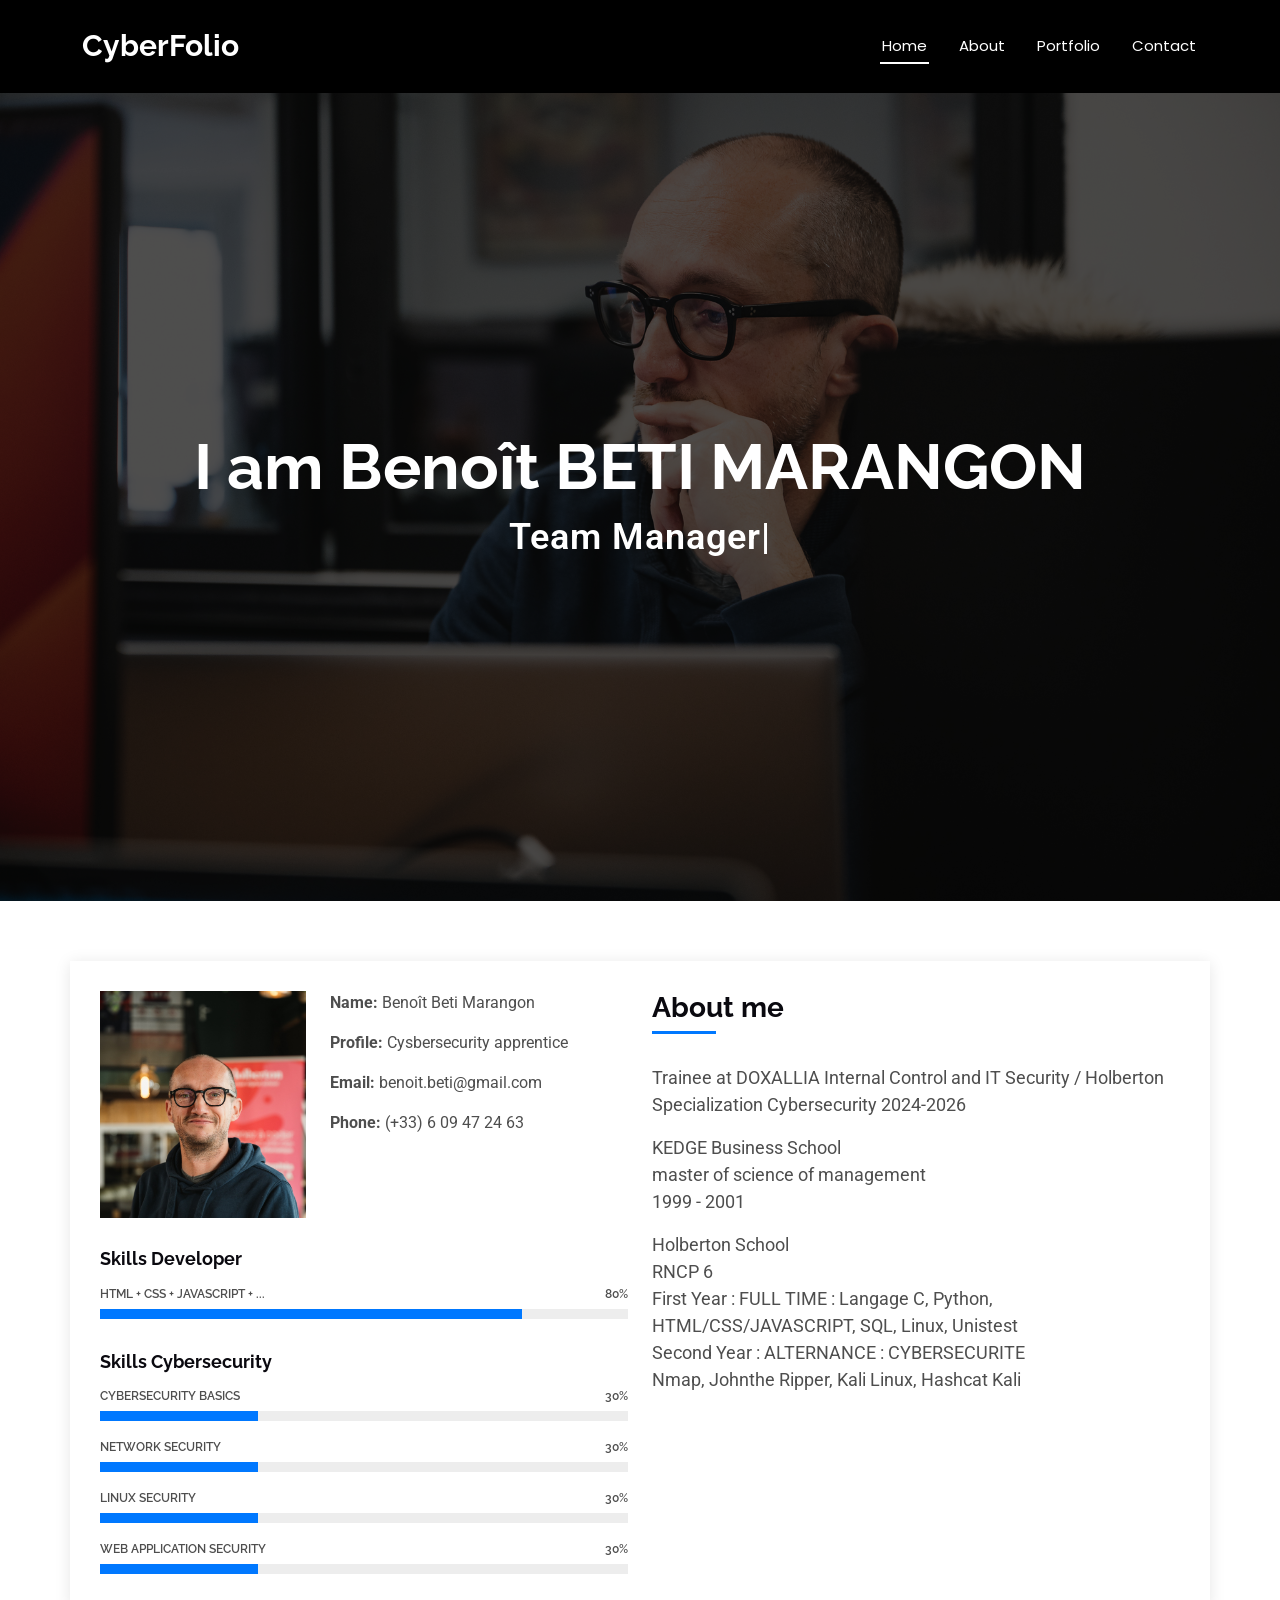
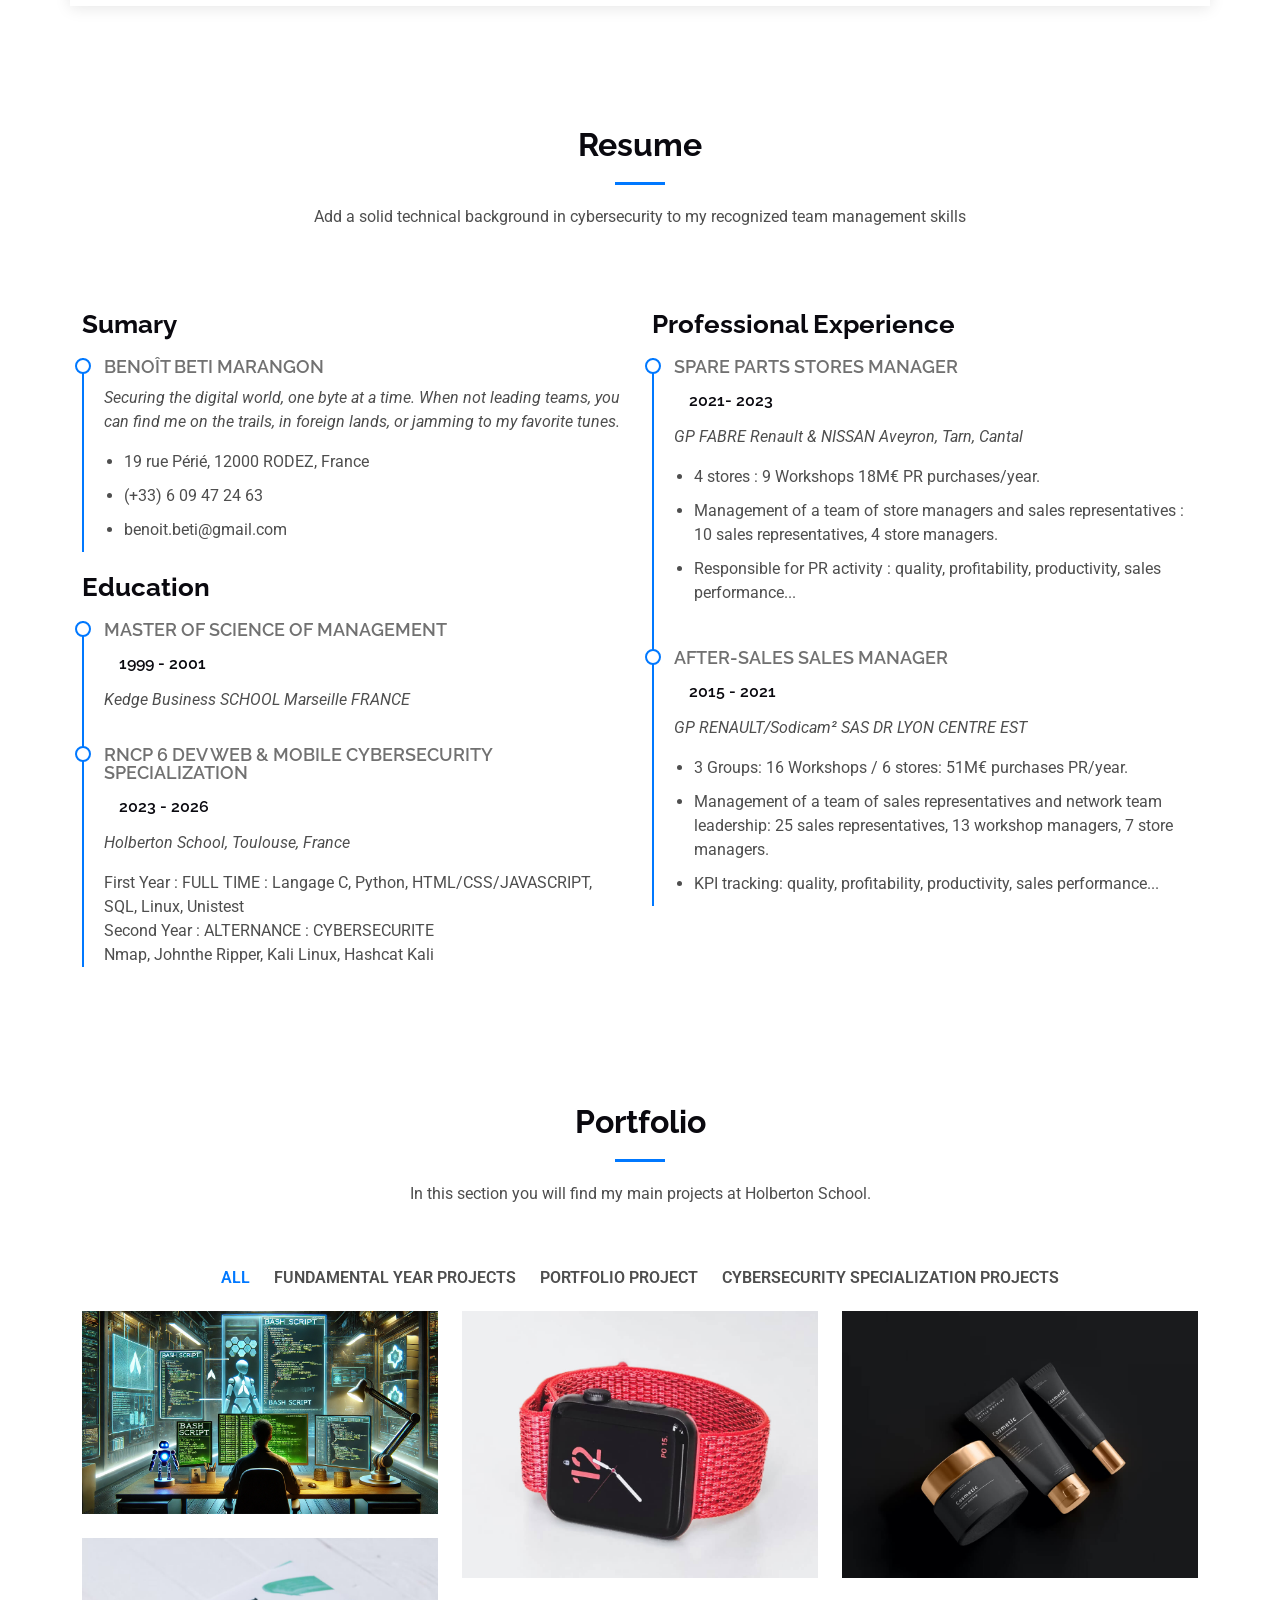
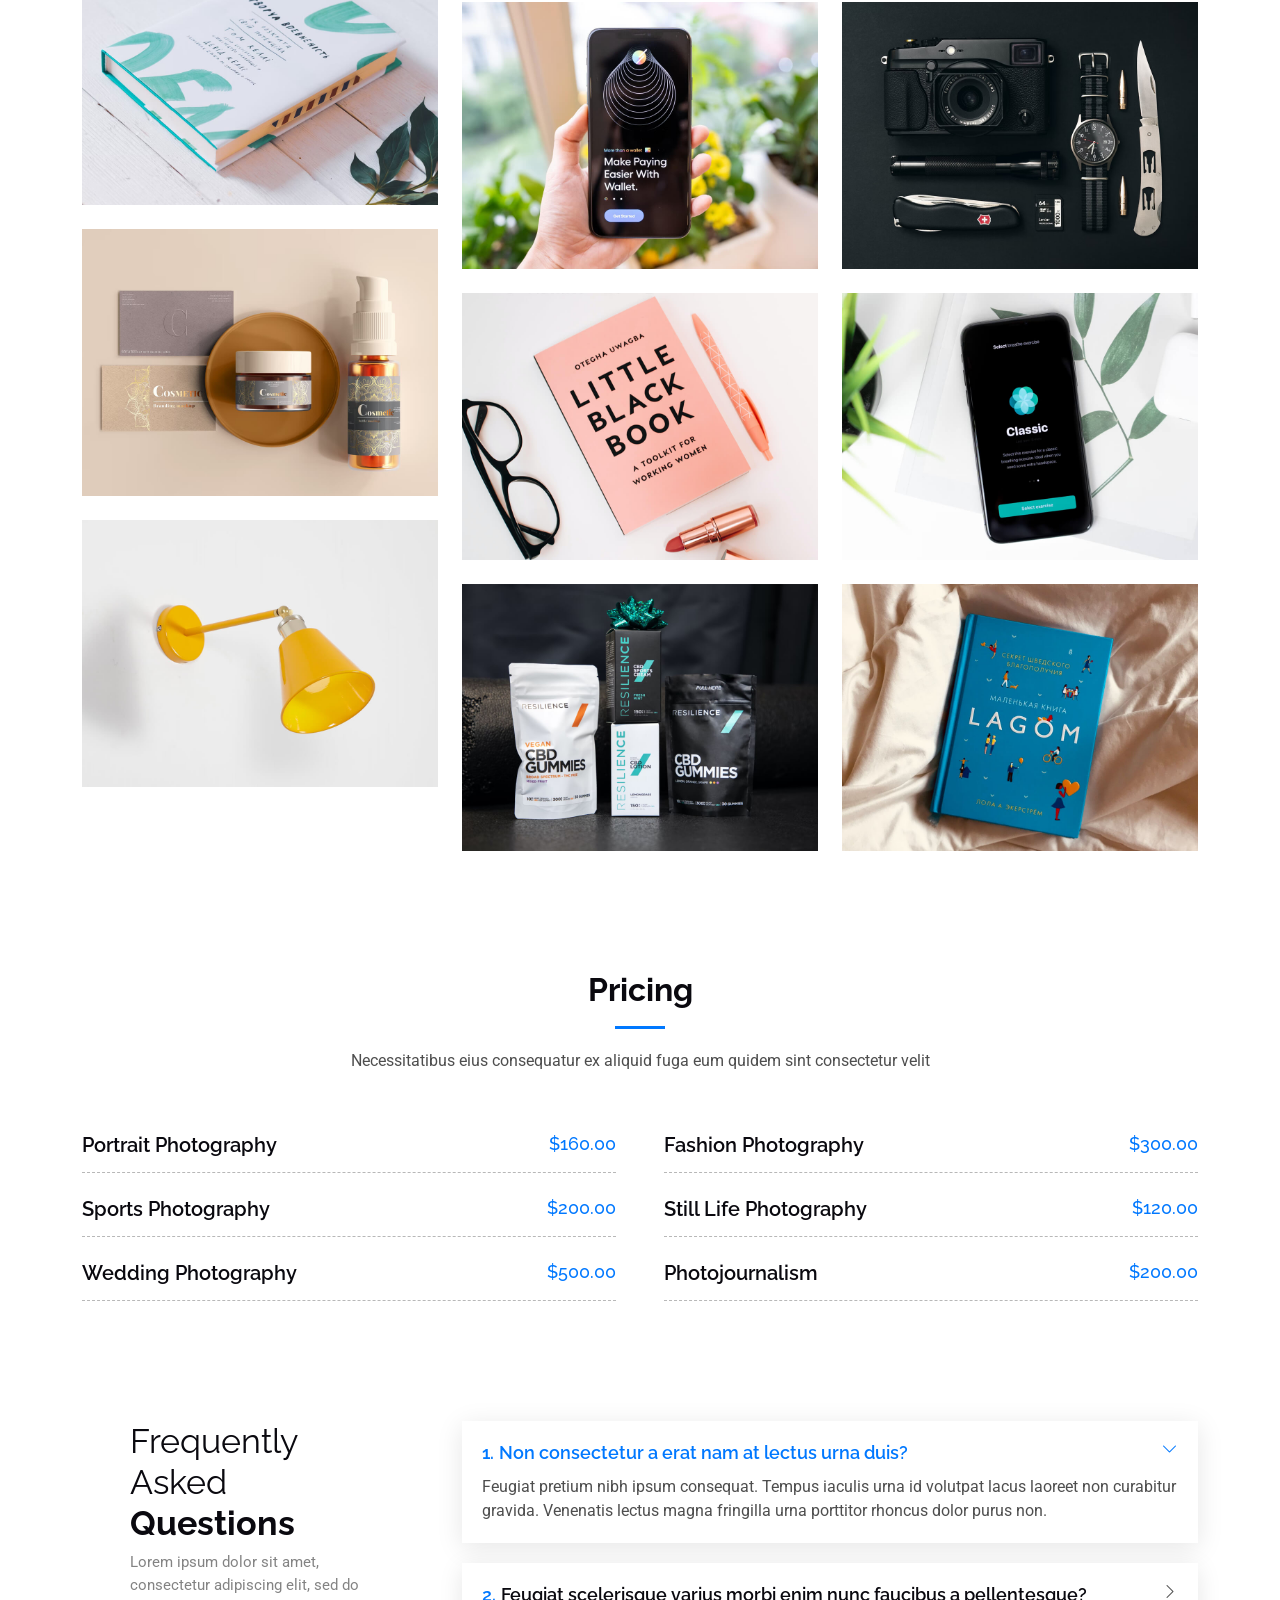
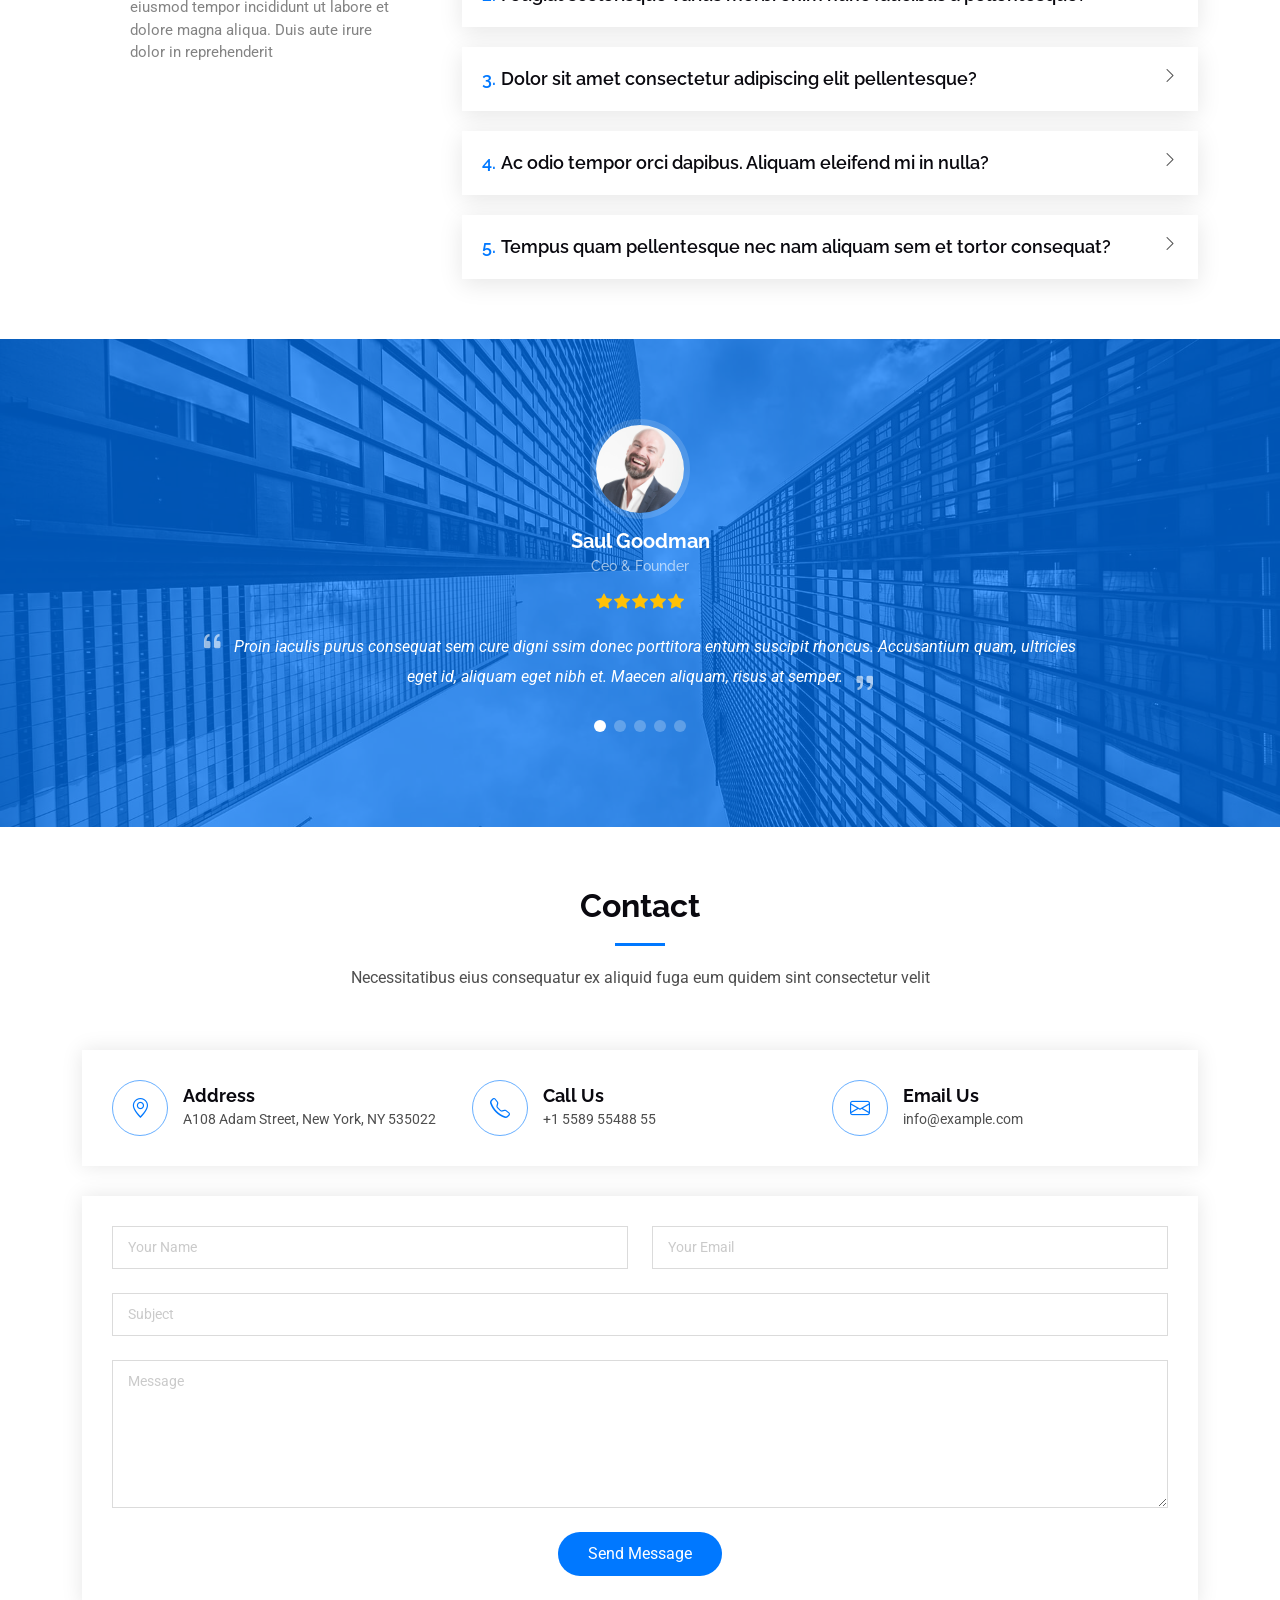
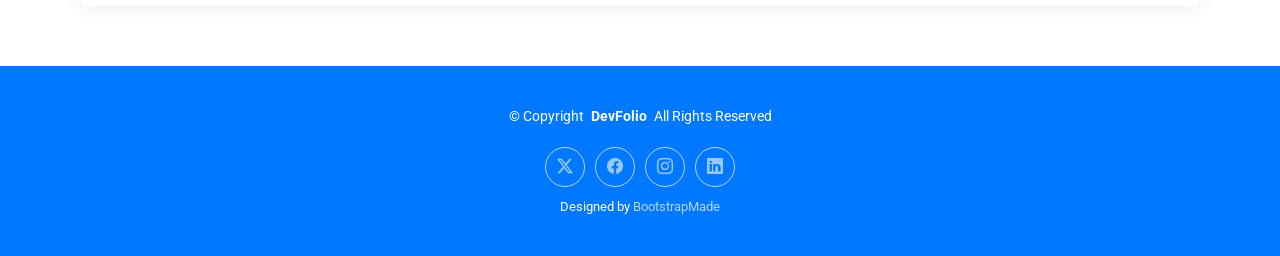
==== personnal website/DevFolio/index.html @ 12271d9f "personnal webiste" ====
<!DOCTYPE html>
<html lang="en">

<head>
  <meta charset="utf-8">
  <meta content="width=device-width, initial-scale=1.0" name="viewport">
  <title>Benoit BETI MARANGON Cysbersecurity apprentice</title>
  <meta name="description" content="">
  <meta name="keywords" content="">

  <!-- Favicons -->
  <link href="assets/img/favicon.png" rel="icon">
  <link href="assets/img/apple-touch-icon.png" rel="apple-touch-icon">

  <!-- Fonts -->
  <link href="https://fonts.googleapis.com" rel="preconnect">
  <link href="https://fonts.gstatic.com" rel="preconnect" crossorigin>
  <link href="https://fonts.googleapis.com/css2?family=Roboto:ital,wght@0,100;0,300;0,400;0,500;0,700;0,900;1,100;1,300;1,400;1,500;1,700;1,900&family=Poppins:ital,wght@0,100;0,200;0,300;0,400;0,500;0,600;0,700;0,800;0,900;1,100;1,200;1,300;1,400;1,500;1,600;1,700;1,800;1,900&family=Raleway:ital,wght@0,100;0,200;0,300;0,400;0,500;0,600;0,700;0,800;0,900;1,100;1,200;1,300;1,400;1,500;1,600;1,700;1,800;1,900&display=swap" rel="stylesheet">

  <!-- Vendor CSS Files -->
  <link href="assets/vendor/bootstrap/css/bootstrap.min.css" rel="stylesheet">
  <link href="assets/vendor/bootstrap-icons/bootstrap-icons.css" rel="stylesheet">
  <link href="assets/vendor/aos/aos.css" rel="stylesheet">
  <link href="assets/vendor/glightbox/css/glightbox.min.css" rel="stylesheet">
  <link href="assets/vendor/swiper/swiper-bundle.min.css" rel="stylesheet">

  <!-- Main CSS File -->
  <link href="assets/css/main.css" rel="stylesheet">

  <!-- =======================================================
  * Template Name: DevFolio
  * Template URL: https://bootstrapmade.com/devfolio-bootstrap-portfolio-html-template/
  * Updated: Aug 07 2024 with Bootstrap v5.3.3
  * Author: BootstrapMade.com
  * License: https://bootstrapmade.com/license/
  ======================================================== -->
</head>

<body class="index-page">

  <header id="header" class="header d-flex align-items-center sticky-top">
    <div class="container-fluid container-xl position-relative d-flex align-items-center justify-content-between">

      <a href="index.html" class="logo d-flex align-items-center">
        <!-- Uncomment the line below if you also wish to use an image logo -->
        <!-- <img src="assets/img/logo.png" alt=""> -->
        <h1 class="sitename">CyberFolio</h1>
      </a>

      <nav id="navmenu" class="navmenu">
        <ul>
          <li><a href="#hero" class="active">Home<br></a></li>
          <li><a href="#about">About</a></li>
          <li><a href="#portfolio">Portfolio</a></li>
          <li><a href="#contact">Contact</a></li>
        </ul>
        <i class="mobile-nav-toggle d-xl-none bi bi-list"></i>
      </nav>

    </div>
  </header>

  <main class="main">

    <!-- Hero Section -->
    <section id="hero" class="hero section dark-background">

      <img src="assets/img/hero-img.jpg" alt="" data-aos="fade-in">

      <div class="container d-flex flex-column align-items-center justify-content-center text-center" data-aos="fade-up" data-aos-delay="100">
        <h2>I am Benoît BETI MARANGON</h2>
        <p><span class="typed" data-typed-items="Team Manager,Cybersecurity apprentice, Developer apprentice, Freelancer"></span></p>
      </div>

    </section><!-- /Hero Section -->

    <!-- About Section -->
    <section id="about" class="about section">

      <div class="container" data-aos="fade-up" data-aos-delay="100">

        <div class="row gy-4">
          <div class="col-md-6">

            <div class="row justify-content-between gy-4">
              <div class="col-lg-5">
                <img src="assets/img/profile-img.jpg" class="img-fluid" alt="">
              </div>
              <div class="col-lg-7 about-info">
                <p><strong>Name: </strong> <span>Benoît Beti Marangon</span></p>
                <p><strong>Profile: </strong> <span>Cysbersecurity apprentice</span></p>
                <p><strong>Email: </strong> <span>benoit.beti@gmail.com</span></p>
                <p><strong>Phone: </strong> <span>(+33) 6 09 47 24 63</span></p>
              </div>
            </div>

            <div class="skills-content skills-animation">

              <h5>Skills Developer</h5>

              <div class="progress">
                <span class="skill"><span>HTML + CSS + JavaScript + ...</span> <i class="val">80%</i></span>
                <div class="progress-bar-wrap">
                  <div class="progress-bar" role="progressbar" aria-valuenow="80" aria-valuemin="0" aria-valuemax="100"></div>
                </div>
              </div><!-- End Skills Item -->

              <h5>Skills Cybersecurity</h5>

              <div class="progress">
                <span class="skill"><span>Cybersecurity Basics</span> <i class="val">30%</i></span>
                <div class="progress-bar-wrap">
                  <div class="progress-bar" role="progressbar" aria-valuenow="30" aria-valuemin="0" aria-valuemax="100"></div>
                </div>
              </div><!-- End Skills Item -->

              <div class="progress">
                <span class="skill"><span>Network Security</span> <i class="val">30%</i></span>
                <div class="progress-bar-wrap">
                  <div class="progress-bar" role="progressbar" aria-valuenow="30" aria-valuemin="0" aria-valuemax="100"></div>
                </div>
              </div><!-- End Skills Item -->

              <div class="progress">
                <span class="skill"><span>Linux Security</span> <i class="val">30%</i></span>
                <div class="progress-bar-wrap">
                  <div class="progress-bar" role="progressbar" aria-valuenow="30" aria-valuemin="0" aria-valuemax="100"></div>
                </div>
              </div><!-- End Skills Item -->

              <div class="progress">
                <span class="skill"><span>Web Application Security</span> <i class="val">30%</i></span>
                <div class="progress-bar-wrap">
                  <div class="progress-bar" role="progressbar" aria-valuenow="30" aria-valuemin="0" aria-valuemax="100"></div>
                </div>
              </div><!-- End Skills Item -->

            </div>
          </div>

          <div class="col-md-6">
            <div class="about-me">
              <h4>About me</h4>
              <p>
                Trainee at DOXALLIA Internal Control and IT Security / Holberton Specialization Cybersecurity 2024-2026
              </p>
              <p>
                KEDGE Business School </br>
                master of science of management </br>
                1999 - 2001
              </p>
              <p>
                Holberton School </br>
                RNCP 6 </br>
                First Year : FULL TIME : Langage C, Python, HTML/CSS/JAVASCRIPT, SQL, Linux, Unistest </br>
                Second Year : ALTERNANCE : CYBERSECURITE </br>
                Nmap, Johnthe Ripper, Kali Linux, Hashcat Kali
              </p>
            </div>
          </div>
        </div>

      </div>

    </section><!-- /About Section -->

    <!-- Resume Section -->
    <section id="resume" class="resume section">

      <!-- Section Title -->
      <div class="container section-title" data-aos="fade-up">
        <h2>Resume</h2>
        <p>Add a solid technical background in cybersecurity to my recognized team management skills</p>
      </div><!-- End Section Title -->

      <div class="container">

        <div class="row">

          <div class="col-lg-6" data-aos="fade-up" data-aos-delay="100">
            <h3 class="resume-title">Sumary</h3>

            <div class="resume-item pb-0">
              <h4>Benoît BETI MARANGON</h4>
              <p><em>Securing the digital world, one byte at a time. When not leading teams, you can find me on the trails, in foreign lands, or jamming to my favorite tunes.</em></p>
              <ul>
                <li>19 rue Périé, 12000 RODEZ, France</li>
                <li>(+33) 6 09 47 24 63</li>
                <li>benoit.beti@gmail.com</li>
              </ul>
            </div><!-- Edn Resume Item -->

            <h3 class="resume-title">Education</h3>
            <div class="resume-item">
              <h4>master of science of management</h4>
              <h5>1999 - 2001</h5>
              <p><em>Kedge Business SCHOOL Marseille FRANCE</em></p>
            </div><!-- Edn Resume Item -->

            <div class="resume-item">
              <h4>RNCP 6 Dev Web & Mobile Cybersecurity Specialization</h4>
              <h5>2023 - 2026</h5>
              <p><em>Holberton School, Toulouse, France</em></p>
              <p>First Year : FULL TIME : Langage C, Python, HTML/CSS/JAVASCRIPT, SQL, Linux, Unistest </br>
                Second Year : ALTERNANCE : CYBERSECURITE </br>
                Nmap, Johnthe Ripper, Kali Linux, Hashcat Kali</p>
            </div><!-- Edn Resume Item -->

          </div>

          <div class="col-lg-6" data-aos="fade-up" data-aos-delay="200">
            <h3 class="resume-title">Professional Experience</h3>
            <div class="resume-item">
              <h4>Spare parts stores manager</h4>
              <h5>2021- 2023</h5>
              <p><em>GP FABRE Renault & NISSAN Aveyron, Tarn, Cantal</em></p>
              <ul>
                <li> 4 stores : 9 Workshops 18M€ PR purchases/year.</li>
                <li>Management of a team of store managers and sales representatives :
                  10 sales representatives, 4 store managers. </li>
                <li>Responsible for PR activity : quality, profitability, productivity, sales performance...</li>
              </ul>
            </div><!-- Edn Resume Item -->

            <div class="resume-item">
              <h4>After-Sales Sales Manager</h4>
              <h5>2015 - 2021</h5>
              <p><em>GP RENAULT/Sodicam² SAS DR LYON CENTRE EST</em></p>
              <ul>
                <li>3 Groups: 16 Workshops / 6 stores: 51M€ purchases PR/year.</li>
                <li>Management of a team of sales representatives and network team leadership: 
                  25 sales representatives, 13 workshop managers, 7 store managers.</li>
                <li> KPI tracking: quality, profitability, productivity, sales performance...</li>
              </ul>
            </div><!-- Edn Resume Item -->

          </div>

        </div>

      </div>

    </section><!-- /Resume Section -->

    
        </div>

      </div>

    

    <!-- Portfolio Section -->
    <section id="portfolio" class="portfolio section">

      <!-- Section Title -->
      <div class="container section-title" data-aos="fade-up">
        <h2>Portfolio</h2>
        <p>In this section you will find my main projects at Holberton School.</p>
      </div><!-- End Section Title -->

      <div class="container">

        <div class="isotope-layout" data-default-filter="*" data-layout="masonry" data-sort="original-order">

          <ul class="portfolio-filters isotope-filters" data-aos="fade-up" data-aos-delay="100">
            <li data-filter="*" class="filter-active">All</li>
            <li data-filter=".filter-app">Fundamental Year projects</li>
            <li data-filter=".filter-product">Portfolio project</li>
            <li data-filter=".filter-branding">Cybersecurity Specialization projects</li>
          </ul><!-- End Portfolio Filters -->

          <div class="row gy-4 isotope-container" data-aos="fade-up" data-aos-delay="200">

            <div class="col-lg-4 col-md-6 portfolio-item isotope-item filter-app">
              <img src="assets/img/portfolio/fondamentaux.png" class="img-fluid" alt="">
              <div class="portfolio-info">
                <h4>Holberton Higher Level Programming</h4>
                <p>A high-level language (HLL) is a kind of programming language that aims to make computer programming easier to understand.”</p>
                <a href="assets/img/portfolio/fondamentaux.png" title="Holberton Higher Level Programming" data-gallery="portfolio-gallery-app" class="glightbox preview-link"><i class="bi bi-zoom-in"></i></a>
                <a href="portfolio-details.html" title="More Details" class="details-link"><i class="bi bi-link-45deg"></i></a>
              </div>
            </div><!-- End Portfolio Item -->

            <div class="col-lg-4 col-md-6 portfolio-item isotope-item filter-product">
              <img src="assets/img/portfolio/product-1.jpg" class="img-fluid" alt="">
              <div class="portfolio-info">
                <h4>Product 1</h4>
                <p>Lorem ipsum, dolor sit amet consectetur</p>
                <a href="assets/img/portfolio/product-1.jpg" title="Product 1" data-gallery="portfolio-gallery-product" class="glightbox preview-link"><i class="bi bi-zoom-in"></i></a>
                <a href="portfolio-details.html" title="More Details" class="details-link"><i class="bi bi-link-45deg"></i></a>
              </div>
            </div><!-- End Portfolio Item -->

            <div class="col-lg-4 col-md-6 portfolio-item isotope-item filter-branding">
              <img src="assets/img/portfolio/branding-1.jpg" class="img-fluid" alt="">
              <div class="portfolio-info">
                <h4>Branding 1</h4>
                <p>Lorem ipsum, dolor sit amet consectetur</p>
                <a href="assets/img/portfolio/branding-1.jpg" title="Branding 1" data-gallery="portfolio-gallery-branding" class="glightbox preview-link"><i class="bi bi-zoom-in"></i></a>
                <a href="portfolio-details.html" title="More Details" class="details-link"><i class="bi bi-link-45deg"></i></a>
              </div>
            </div><!-- End Portfolio Item -->

            <div class="col-lg-4 col-md-6 portfolio-item isotope-item filter-books">
              <img src="assets/img/portfolio/books-1.jpg" class="img-fluid" alt="">
              <div class="portfolio-info">
                <h4>Books 1</h4>
                <p>Lorem ipsum, dolor sit amet consectetur</p>
                <a href="assets/img/portfolio/books-1.jpg" title="Branding 1" data-gallery="portfolio-gallery-book" class="glightbox preview-link"><i class="bi bi-zoom-in"></i></a>
                <a href="portfolio-details.html" title="More Details" class="details-link"><i class="bi bi-link-45deg"></i></a>
              </div>
            </div><!-- End Portfolio Item -->

            <div class="col-lg-4 col-md-6 portfolio-item isotope-item filter-app">
              <img src="assets/img/portfolio/app-2.jpg" class="img-fluid" alt="">
              <div class="portfolio-info">
                <h4>App 2</h4>
                <p>Lorem ipsum, dolor sit amet consectetur</p>
                <a href="assets/img/portfolio/app-2.jpg" title="App 2" data-gallery="portfolio-gallery-app" class="glightbox preview-link"><i class="bi bi-zoom-in"></i></a>
                <a href="portfolio-details.html" title="More Details" class="details-link"><i class="bi bi-link-45deg"></i></a>
              </div>
            </div><!-- End Portfolio Item -->

            <div class="col-lg-4 col-md-6 portfolio-item isotope-item filter-product">
              <img src="assets/img/portfolio/product-2.jpg" class="img-fluid" alt="">
              <div class="portfolio-info">
                <h4>Product 2</h4>
                <p>Lorem ipsum, dolor sit amet consectetur</p>
                <a href="assets/img/portfolio/product-2.jpg" title="Product 2" data-gallery="portfolio-gallery-product" class="glightbox preview-link"><i class="bi bi-zoom-in"></i></a>
                <a href="portfolio-details.html" title="More Details" class="details-link"><i class="bi bi-link-45deg"></i></a>
              </div>
            </div><!-- End Portfolio Item -->

            <div class="col-lg-4 col-md-6 portfolio-item isotope-item filter-branding">
              <img src="assets/img/portfolio/branding-2.jpg" class="img-fluid" alt="">
              <div class="portfolio-info">
                <h4>Branding 2</h4>
                <p>Lorem ipsum, dolor sit amet consectetur</p>
                <a href="assets/img/portfolio/branding-2.jpg" title="Branding 2" data-gallery="portfolio-gallery-branding" class="glightbox preview-link"><i class="bi bi-zoom-in"></i></a>
                <a href="portfolio-details.html" title="More Details" class="details-link"><i class="bi bi-link-45deg"></i></a>
              </div>
            </div><!-- End Portfolio Item -->

            <div class="col-lg-4 col-md-6 portfolio-item isotope-item filter-books">
              <img src="assets/img/portfolio/books-2.jpg" class="img-fluid" alt="">
              <div class="portfolio-info">
                <h4>Books 2</h4>
                <p>Lorem ipsum, dolor sit amet consectetur</p>
                <a href="assets/img/portfolio/books-2.jpg" title="Branding 2" data-gallery="portfolio-gallery-book" class="glightbox preview-link"><i class="bi bi-zoom-in"></i></a>
                <a href="portfolio-details.html" title="More Details" class="details-link"><i class="bi bi-link-45deg"></i></a>
              </div>
            </div><!-- End Portfolio Item -->

            <div class="col-lg-4 col-md-6 portfolio-item isotope-item filter-app">
              <img src="assets/img/portfolio/app-3.jpg" class="img-fluid" alt="">
              <div class="portfolio-info">
                <h4>App 3</h4>
                <p>Lorem ipsum, dolor sit amet consectetur</p>
                <a href="assets/img/portfolio/app-3.jpg" title="App 3" data-gallery="portfolio-gallery-app" class="glightbox preview-link"><i class="bi bi-zoom-in"></i></a>
                <a href="portfolio-details.html" title="More Details" class="details-link"><i class="bi bi-link-45deg"></i></a>
              </div>
            </div><!-- End Portfolio Item -->

            <div class="col-lg-4 col-md-6 portfolio-item isotope-item filter-product">
              <img src="assets/img/portfolio/product-3.jpg" class="img-fluid" alt="">
              <div class="portfolio-info">
                <h4>Product 3</h4>
                <p>Lorem ipsum, dolor sit amet consectetur</p>
                <a href="assets/img/portfolio/product-3.jpg" title="Product 3" data-gallery="portfolio-gallery-product" class="glightbox preview-link"><i class="bi bi-zoom-in"></i></a>
                <a href="portfolio-details.html" title="More Details" class="details-link"><i class="bi bi-link-45deg"></i></a>
              </div>
            </div><!-- End Portfolio Item -->

            <div class="col-lg-4 col-md-6 portfolio-item isotope-item filter-branding">
              <img src="assets/img/portfolio/branding-3.jpg" class="img-fluid" alt="">
              <div class="portfolio-info">
                <h4>Branding 3</h4>
                <p>Lorem ipsum, dolor sit amet consectetur</p>
                <a href="assets/img/portfolio/branding-3.jpg" title="Branding 2" data-gallery="portfolio-gallery-branding" class="glightbox preview-link"><i class="bi bi-zoom-in"></i></a>
                <a href="portfolio-details.html" title="More Details" class="details-link"><i class="bi bi-link-45deg"></i></a>
              </div>
            </div><!-- End Portfolio Item -->

            <div class="col-lg-4 col-md-6 portfolio-item isotope-item filter-books">
              <img src="assets/img/portfolio/books-3.jpg" class="img-fluid" alt="">
              <div class="portfolio-info">
                <h4>Books 3</h4>
                <p>Lorem ipsum, dolor sit amet consectetur</p>
                <a href="assets/img/portfolio/books-3.jpg" title="Branding 3" data-gallery="portfolio-gallery-book" class="glightbox preview-link"><i class="bi bi-zoom-in"></i></a>
                <a href="portfolio-details.html" title="More Details" class="details-link"><i class="bi bi-link-45deg"></i></a>
              </div>
            </div><!-- End Portfolio Item -->

          </div><!-- End Portfolio Container -->

        </div>

      </div>

    </section><!-- /Portfolio Section -->

    <!-- Pricing Section -->
    <section id="pricing" class="pricing section">

      <!-- Section Title -->
      <div class="container section-title" data-aos="fade-up">
        <h2>Pricing</h2>
        <p>Necessitatibus eius consequatur ex aliquid fuga eum quidem sint consectetur velit</p>
      </div><!-- End Section Title -->

      <div class="container" data-aos="fade-up" data-aos-delay="100">

        <div class="row gy-4 gx-lg-5">

          <div class="col-lg-6">
            <div class="pricing-item d-flex justify-content-between">
              <h3>Portrait Photography</h3>
              <h4>$160.00</h4>
            </div>
          </div><!-- End Pricing Item -->

          <div class="col-lg-6">
            <div class="pricing-item d-flex justify-content-between">
              <h3>Fashion Photography</h3>
              <h4>$300.00</h4>
            </div>
          </div><!-- End Pricing Item -->

          <div class="col-lg-6">
            <div class="pricing-item d-flex justify-content-between">
              <h3>Sports Photography</h3>
              <h4>$200.00</h4>
            </div>
          </div><!-- End Pricing Item -->

          <div class="col-lg-6">
            <div class="pricing-item d-flex justify-content-between">
              <h3>Still Life Photography</h3>
              <h4>$120.00</h4>
            </div>
          </div><!-- End Pricing Item -->

          <div class="col-lg-6">
            <div class="pricing-item d-flex justify-content-between">
              <h3>Wedding Photography</h3>
              <h4>$500.00</h4>
            </div>
          </div><!-- End Pricing Item -->

          <div class="col-lg-6">
            <div class="pricing-item d-flex justify-content-between">
              <h3>Photojournalism</h3>
              <h4>$200.00</h4>
            </div>
          </div><!-- End Pricing Item -->

        </div>

      </div>

    </section><!-- /Pricing Section -->

    <!-- Faq Section -->
    <section id="faq" class="faq section">

      <div class="container">

        <div class="row gy-4">

          <div class="col-lg-4" data-aos="fade-up" data-aos-delay="100">
            <div class="content px-xl-5">
              <h3><span>Frequently Asked </span><strong>Questions</strong></h3>
              <p>
                Lorem ipsum dolor sit amet, consectetur adipiscing elit, sed do eiusmod tempor incididunt ut labore et dolore magna aliqua. Duis aute irure dolor in reprehenderit
              </p>
            </div>
          </div>

          <div class="col-lg-8" data-aos="fade-up" data-aos-delay="200">

            <div class="faq-container">
              <div class="faq-item faq-active">
                <h3><span class="num">1.</span> <span>Non consectetur a erat nam at lectus urna duis?</span></h3>
                <div class="faq-content">
                  <p>Feugiat pretium nibh ipsum consequat. Tempus iaculis urna id volutpat lacus laoreet non curabitur gravida. Venenatis lectus magna fringilla urna porttitor rhoncus dolor purus non.</p>
                </div>
                <i class="faq-toggle bi bi-chevron-right"></i>
              </div><!-- End Faq item-->

              <div class="faq-item">
                <h3><span class="num">2.</span> <span>Feugiat scelerisque varius morbi enim nunc faucibus a pellentesque?</span></h3>
                <div class="faq-content">
                  <p>Dolor sit amet consectetur adipiscing elit pellentesque habitant morbi. Id interdum velit laoreet id donec ultrices. Fringilla phasellus faucibus scelerisque eleifend donec pretium. Est pellentesque elit ullamcorper dignissim. Mauris ultrices eros in cursus turpis massa tincidunt dui.</p>
                </div>
                <i class="faq-toggle bi bi-chevron-right"></i>
              </div><!-- End Faq item-->

              <div class="faq-item">
                <h3><span class="num">3.</span> <span>Dolor sit amet consectetur adipiscing elit pellentesque?</span></h3>
                <div class="faq-content">
                  <p>Eleifend mi in nulla posuere sollicitudin aliquam ultrices sagittis orci. Faucibus pulvinar elementum integer enim. Sem nulla pharetra diam sit amet nisl suscipit. Rutrum tellus pellentesque eu tincidunt. Lectus urna duis convallis convallis tellus. Urna molestie at elementum eu facilisis sed odio morbi quis</p>
                </div>
                <i class="faq-toggle bi bi-chevron-right"></i>
              </div><!-- End Faq item-->

              <div class="faq-item">
                <h3><span class="num">4.</span> <span>Ac odio tempor orci dapibus. Aliquam eleifend mi in nulla?</span></h3>
                <div class="faq-content">
                  <p>Dolor sit amet consectetur adipiscing elit pellentesque habitant morbi. Id interdum velit laoreet id donec ultrices. Fringilla phasellus faucibus scelerisque eleifend donec pretium. Est pellentesque elit ullamcorper dignissim. Mauris ultrices eros in cursus turpis massa tincidunt dui.</p>
                </div>
                <i class="faq-toggle bi bi-chevron-right"></i>
              </div><!-- End Faq item-->

              <div class="faq-item">
                <h3><span class="num">5.</span> <span>Tempus quam pellentesque nec nam aliquam sem et tortor consequat?</span></h3>
                <div class="faq-content">
                  <p>Molestie a iaculis at erat pellentesque adipiscing commodo. Dignissim suspendisse in est ante in. Nunc vel risus commodo viverra maecenas accumsan. Sit amet nisl suscipit adipiscing bibendum est. Purus gravida quis blandit turpis cursus in</p>
                </div>
                <i class="faq-toggle bi bi-chevron-right"></i>
              </div><!-- End Faq item-->

            </div>

          </div>
        </div>

      </div>

    </section><!-- /Faq Section -->

    <!-- Testimonials Section -->
    <section id="testimonials" class="testimonials section accent-background">

      <img src="assets/img/testimonials-bg.jpg" class="testimonials-bg" alt="">

      <div class="container" data-aos="fade-up" data-aos-delay="100">

        <div class="swiper init-swiper">
          <script type="application/json" class="swiper-config">
            {
              "loop": true,
              "speed": 600,
              "autoplay": {
                "delay": 5000
              },
              "slidesPerView": "auto",
              "pagination": {
                "el": ".swiper-pagination",
                "type": "bullets",
                "clickable": true
              }
            }
          </script>
          <div class="swiper-wrapper">

            <div class="swiper-slide">
              <div class="testimonial-item">
                <img src="assets/img/testimonials/testimonials-1.jpg" class="testimonial-img" alt="">
                <h3>Saul Goodman</h3>
                <h4>Ceo &amp; Founder</h4>
                <div class="stars">
                  <i class="bi bi-star-fill"></i><i class="bi bi-star-fill"></i><i class="bi bi-star-fill"></i><i class="bi bi-star-fill"></i><i class="bi bi-star-fill"></i>
                </div>
                <p>
                  <i class="bi bi-quote quote-icon-left"></i>
                  <span>Proin iaculis purus consequat sem cure digni ssim donec porttitora entum suscipit rhoncus. Accusantium quam, ultricies eget id, aliquam eget nibh et. Maecen aliquam, risus at semper.</span>
                  <i class="bi bi-quote quote-icon-right"></i>
                </p>
              </div>
            </div><!-- End testimonial item -->

            <div class="swiper-slide">
              <div class="testimonial-item">
                <img src="assets/img/testimonials/testimonials-2.jpg" class="testimonial-img" alt="">
                <h3>Sara Wilsson</h3>
                <h4>Designer</h4>
                <div class="stars">
                  <i class="bi bi-star-fill"></i><i class="bi bi-star-fill"></i><i class="bi bi-star-fill"></i><i class="bi bi-star-fill"></i><i class="bi bi-star-fill"></i>
                </div>
                <p>
                  <i class="bi bi-quote quote-icon-left"></i>
                  <span>Export tempor illum tamen malis malis eram quae irure esse labore quem cillum quid cillum eram malis quorum velit fore eram velit sunt aliqua noster fugiat irure amet legam anim culpa.</span>
                  <i class="bi bi-quote quote-icon-right"></i>
                </p>
              </div>
            </div><!-- End testimonial item -->

            <div class="swiper-slide">
              <div class="testimonial-item">
                <img src="assets/img/testimonials/testimonials-3.jpg" class="testimonial-img" alt="">
                <h3>Jena Karlis</h3>
                <h4>Store Owner</h4>
                <div class="stars">
                  <i class="bi bi-star-fill"></i><i class="bi bi-star-fill"></i><i class="bi bi-star-fill"></i><i class="bi bi-star-fill"></i><i class="bi bi-star-fill"></i>
                </div>
                <p>
                  <i class="bi bi-quote quote-icon-left"></i>
                  <span>Enim nisi quem export duis labore cillum quae magna enim sint quorum nulla quem veniam duis minim tempor labore quem eram duis noster aute amet eram fore quis sint minim.</span>
                  <i class="bi bi-quote quote-icon-right"></i>
                </p>
              </div>
            </div><!-- End testimonial item -->

            <div class="swiper-slide">
              <div class="testimonial-item">
                <img src="assets/img/testimonials/testimonials-4.jpg" class="testimonial-img" alt="">
                <h3>Matt Brandon</h3>
                <h4>Freelancer</h4>
                <div class="stars">
                  <i class="bi bi-star-fill"></i><i class="bi bi-star-fill"></i><i class="bi bi-star-fill"></i><i class="bi bi-star-fill"></i><i class="bi bi-star-fill"></i>
                </div>
                <p>
                  <i class="bi bi-quote quote-icon-left"></i>
                  <span>Fugiat enim eram quae cillum dolore dolor amet nulla culpa multos export minim fugiat minim velit minim dolor enim duis veniam ipsum anim magna sunt elit fore quem dolore labore illum veniam.</span>
                  <i class="bi bi-quote quote-icon-right"></i>
                </p>
              </div>
            </div><!-- End testimonial item -->

            <div class="swiper-slide">
              <div class="testimonial-item">
                <img src="assets/img/testimonials/testimonials-5.jpg" class="testimonial-img" alt="">
                <h3>John Larson</h3>
                <h4>Entrepreneur</h4>
                <div class="stars">
                  <i class="bi bi-star-fill"></i><i class="bi bi-star-fill"></i><i class="bi bi-star-fill"></i><i class="bi bi-star-fill"></i><i class="bi bi-star-fill"></i>
                </div>
                <p>
                  <i class="bi bi-quote quote-icon-left"></i>
                  <span>Quis quorum aliqua sint quem legam fore sunt eram irure aliqua veniam tempor noster veniam enim culpa labore duis sunt culpa nulla illum cillum fugiat legam esse veniam culpa fore nisi cillum quid.</span>
                  <i class="bi bi-quote quote-icon-right"></i>
                </p>
              </div>
            </div><!-- End testimonial item -->

          </div>
          <div class="swiper-pagination"></div>
        </div>

      </div>

    </section><!-- /Testimonials Section -->

    <!-- Contact Section -->
    <section id="contact" class="contact section">

      <!-- Section Title -->
      <div class="container section-title" data-aos="fade-up">
        <h2>Contact</h2>
        <p>Necessitatibus eius consequatur ex aliquid fuga eum quidem sint consectetur velit</p>
      </div><!-- End Section Title -->

      <div class="container" data-aos="fade-up" data-aos-delay="100">

        <div class="info-wrap" data-aos="fade-up" data-aos-delay="200">
          <div class="row gy-5">

            <div class="col-lg-4">
              <div class="info-item d-flex align-items-center">
                <i class="bi bi-geo-alt flex-shrink-0"></i>
                <div>
                  <h3>Address</h3>
                  <p>A108 Adam Street, New York, NY 535022</p>
                </div>
              </div>
            </div><!-- End Info Item -->

            <div class="col-lg-4">
              <div class="info-item d-flex align-items-center">
                <i class="bi bi-telephone flex-shrink-0"></i>
                <div>
                  <h3>Call Us</h3>
                  <p>+1 5589 55488 55</p>
                </div>
              </div>
            </div><!-- End Info Item -->

            <div class="col-lg-4">
              <div class="info-item d-flex align-items-center">
                <i class="bi bi-envelope flex-shrink-0"></i>
                <div>
                  <h3>Email Us</h3>
                  <p>info@example.com</p>
                </div>
              </div>
            </div><!-- End Info Item -->

          </div>
        </div>

        <form action="forms/contact.php" method="post" class="php-email-form" data-aos="fade-up" data-aos-delay="300">
          <div class="row gy-4">

            <div class="col-md-6">
              <input type="text" name="name" class="form-control" placeholder="Your Name" required="">
            </div>

            <div class="col-md-6 ">
              <input type="email" class="form-control" name="email" placeholder="Your Email" required="">
            </div>

            <div class="col-md-12">
              <input type="text" class="form-control" name="subject" placeholder="Subject" required="">
            </div>

            <div class="col-md-12">
              <textarea class="form-control" name="message" rows="6" placeholder="Message" required=""></textarea>
            </div>

            <div class="col-md-12 text-center">
              <div class="loading">Loading</div>
              <div class="error-message"></div>
              <div class="sent-message">Your message has been sent. Thank you!</div>

              <button type="submit">Send Message</button>
            </div>

          </div>
        </form><!-- End Contact Form -->

      </div>

    </section><!-- /Contact Section -->

  </main>

  <footer id="footer" class="footer accent-background">

    <div class="container">
      <div class="copyright text-center ">
        <p>© <span>Copyright</span> <strong class="px-1 sitename">DevFolio</strong> <span>All Rights Reserved</span></p>
      </div>
      <div class="social-links d-flex justify-content-center">
        <a href=""><i class="bi bi-twitter-x"></i></a>
        <a href=""><i class="bi bi-facebook"></i></a>
        <a href=""><i class="bi bi-instagram"></i></a>
        <a href=""><i class="bi bi-linkedin"></i></a>
      </div>
      <div class="credits">
        <!-- All the links in the footer should remain intact. -->
        <!-- You can delete the links only if you've purchased the pro version. -->
        <!-- Licensing information: https://bootstrapmade.com/license/ -->
        <!-- Purchase the pro version with working PHP/AJAX contact form: [buy-url] -->
        Designed by <a href="https://bootstrapmade.com/">BootstrapMade</a>
      </div>
    </div>

  </footer>

  <!-- Scroll Top -->
  <a href="#" id="scroll-top" class="scroll-top d-flex align-items-center justify-content-center"><i class="bi bi-arrow-up-short"></i></a>

  <!-- Preloader -->
  <div id="preloader"></div>

  <!-- Vendor JS Files -->
  <script src="assets/vendor/bootstrap/js/bootstrap.bundle.min.js"></script>
  <script src="assets/vendor/php-email-form/validate.js"></script>
  <script src="assets/vendor/aos/aos.js"></script>
  <script src="assets/vendor/typed.js/typed.umd.js"></script>
  <script src="assets/vendor/waypoints/noframework.waypoints.js"></script>
  <script src="assets/vendor/purecounter/purecounter_vanilla.js"></script>
  <script src="assets/vendor/glightbox/js/glightbox.min.js"></script>
  <script src="assets/vendor/imagesloaded/imagesloaded.pkgd.min.js"></script>
  <script src="assets/vendor/isotope-layout/isotope.pkgd.min.js"></script>
  <script src="assets/vendor/swiper/swiper-bundle.min.js"></script>

  <!-- Main JS File -->
  <script src="assets/js/main.js"></script>

</body>

</html>
---- personnal website/DevFolio/assets/css/main.css ----
/**
* Template Name: DevFolio
* Template URL: https://bootstrapmade.com/devfolio-bootstrap-portfolio-html-template/
* Updated: Aug 07 2024 with Bootstrap v5.3.3
* Author: BootstrapMade.com
* License: https://bootstrapmade.com/license/
*/

/*--------------------------------------------------------------
# Font & Color Variables
# Help: https://bootstrapmade.com/color-system/
--------------------------------------------------------------*/
/* Fonts */
:root {
  --default-font: "Roboto",  system-ui, -apple-system, "Segoe UI", Roboto, "Helvetica Neue", Arial, "Noto Sans", "Liberation Sans", sans-serif, "Apple Color Emoji", "Segoe UI Emoji", "Segoe UI Symbol", "Noto Color Emoji";
  --heading-font: "Raleway",  sans-serif;
  --nav-font: "Poppins",  sans-serif;
}

/* Global Colors - The following color variables are used throughout the website. Updating them here will change the color scheme of the entire website */
:root { 
  --background-color: #ffffff; /* Background color for the entire website, including individual sections */
  --default-color: #4e4e4e; /* Default color used for the majority of the text content across the entire website */
  --heading-color: #0a090f; /* Color for headings, subheadings and title throughout the website */
  --accent-color: #0078ff; /* Accent color that represents your brand on the website. It's used for buttons, links, and other elements that need to stand out */
  --surface-color: #ffffff; /* The surface color is used as a background of boxed elements within sections, such as cards, icon boxes, or other elements that require a visual separation from the global background. */
  --contrast-color: #ffffff; /* Contrast color for text, ensuring readability against backgrounds of accent, heading, or default colors. */
}

/* Nav Menu Colors - The following color variables are used specifically for the navigation menu. They are separate from the global colors to allow for more customization options */
:root {
  --nav-color: #ffffff;  /* The default color of the main navmenu links */
  --nav-hover-color: #ffffff; /* Applied to main navmenu links when they are hovered over or active */
  --nav-mobile-background-color: #ffffff; /* Used as the background color for mobile navigation menu */
  --nav-dropdown-background-color: #ffffff; /* Used as the background color for dropdown items that appear when hovering over primary navigation items */
  --nav-dropdown-color: #212529; /* Used for navigation links of the dropdown items in the navigation menu. */
  --nav-dropdown-hover-color: #0078ff; /* Similar to --nav-hover-color, this color is applied to dropdown navigation links when they are hovered over. */
}

/* Color Presets - These classes override global colors when applied to any section or element, providing reuse of the sam color scheme. */

.light-background {
  --background-color: #f9f9f9;
  --surface-color: #ffffff;
}

.dark-background {
  --background-color: #060606;
  --default-color: #ffffff;
  --heading-color: #ffffff;
  --surface-color: #252525;
  --contrast-color: #ffffff;
}

.accent-background {
  --background-color: #0078ff;
  --default-color: #ffffff;
  --heading-color: #ffffff;
  --accent-color: #ffffff;
  --surface-color: #3393ff;
  --contrast-color: #ffffff;
}

/* Smooth scroll */
:root {
  scroll-behavior: smooth;
}

/*--------------------------------------------------------------
# General Styling & Shared Classes
--------------------------------------------------------------*/
body {
  color: var(--default-color);
  background-color: var(--background-color);
  font-family: var(--default-font);
}

a {
  color: var(--accent-color);
  text-decoration: none;
  transition: 0.3s;
}

a:hover {
  color: color-mix(in srgb, var(--accent-color), transparent 25%);
  text-decoration: none;
}

h1,
h2,
h3,
h4,
h5,
h6 {
  color: var(--heading-color);
  font-family: var(--heading-font);
}

/* PHP Email Form Messages
------------------------------*/
.php-email-form .error-message {
  display: none;
  background: #df1529;
  color: #ffffff;
  text-align: left;
  padding: 15px;
  margin-bottom: 24px;
  font-weight: 600;
}

.php-email-form .sent-message {
  display: none;
  color: #ffffff;
  background: #059652;
  text-align: center;
  padding: 15px;
  margin-bottom: 24px;
  font-weight: 600;
}

.php-email-form .loading {
  display: none;
  background: var(--surface-color);
  text-align: center;
  padding: 15px;
  margin-bottom: 24px;
}

.php-email-form .loading:before {
  content: "";
  display: inline-block;
  border-radius: 50%;
  width: 24px;
  height: 24px;
  margin: 0 10px -6px 0;
  border: 3px solid var(--accent-color);
  border-top-color: var(--surface-color);
  animation: php-email-form-loading 1s linear infinite;
}

@keyframes php-email-form-loading {
  0% {
    transform: rotate(0deg);
  }

  100% {
    transform: rotate(360deg);
  }
}

/*--------------------------------------------------------------
# Global Header
--------------------------------------------------------------*/
.header {
  --background-color: #000000;
  --default-color: #ffffff;
  --heading-color: #ffffff;
  color: var(--default-color);
  background-color: var(--background-color);
  padding: 20px 0;
  transition: all 0.5s;
  z-index: 997;
}

.header .logo {
  line-height: 1;
}

.header .logo img {
  max-height: 32px;
  margin-right: 8px;
}

.header .logo h1 {
  font-size: 30px;
  margin: 0;
  font-weight: 700;
  color: var(--heading-color);
}

.scrolled .header {
  box-shadow: 0px 0 18px rgba(0, 0, 0, 0.1);
}

/*--------------------------------------------------------------
# Navigation Menu
--------------------------------------------------------------*/
/* Desktop Navigation */
@media (min-width: 1200px) {
  .navmenu {
    padding: 0;
  }

  .navmenu ul {
    margin: 0;
    padding: 0;
    display: flex;
    list-style: none;
    align-items: center;
  }

  .navmenu li {
    position: relative;
  }

  .navmenu>ul>li {
    white-space: nowrap;
    padding: 15px 14px;
  }

  .navmenu>ul>li:last-child {
    padding-right: 0;
  }

  .navmenu a,
  .navmenu a:focus {
    color: var(--nav-color);
    font-size: 15px;
    padding: 0 2px;
    font-family: var(--nav-font);
    font-weight: 400;
    display: flex;
    align-items: center;
    justify-content: space-between;
    white-space: nowrap;
    transition: 0.3s;
    position: relative;
  }

  .navmenu a i,
  .navmenu a:focus i {
    font-size: 12px;
    line-height: 0;
    margin-left: 5px;
    transition: 0.3s;
  }

  .navmenu>ul>li>a:before {
    content: "";
    position: absolute;
    width: 100%;
    height: 2px;
    bottom: -6px;
    left: 0;
    background-color: var(--nav-hover-color);
    visibility: hidden;
    width: 0px;
    transition: all 0.3s ease-in-out 0s;
  }

  .navmenu a:hover:before,
  .navmenu li:hover>a:before,
  .navmenu .active:before {
    visibility: visible;
    width: 100%;
  }

  .navmenu li:hover>a,
  .navmenu .active,
  .navmenu .active:focus {
    color: var(--nav-hover-color);
  }

  .navmenu .dropdown ul {
    margin: 0;
    padding: 10px 0;
    background: var(--nav-dropdown-background-color);
    display: block;
    position: absolute;
    visibility: hidden;
    left: 14px;
    top: 130%;
    opacity: 0;
    transition: 0.3s;
    border-radius: 4px;
    z-index: 99;
    box-shadow: 0px 0px 30px rgba(0, 0, 0, 0.1);
  }

  .navmenu .dropdown ul li {
    min-width: 200px;
  }

  .navmenu .dropdown ul a {
    padding: 10px 20px;
    font-size: 15px;
    text-transform: none;
    color: var(--nav-dropdown-color);
  }

  .navmenu .dropdown ul a i {
    font-size: 12px;
  }

  .navmenu .dropdown ul a:hover,
  .navmenu .dropdown ul .active:hover,
  .navmenu .dropdown ul li:hover>a {
    color: var(--nav-dropdown-hover-color);
  }

  .navmenu .dropdown:hover>ul {
    opacity: 1;
    top: 100%;
    visibility: visible;
  }

  .navmenu .dropdown .dropdown ul {
    top: 0;
    left: -90%;
    visibility: hidden;
  }

  .navmenu .dropdown .dropdown:hover>ul {
    opacity: 1;
    top: 0;
    left: -100%;
    visibility: visible;
  }
}

/* Mobile Navigation */
@media (max-width: 1199px) {
  .mobile-nav-toggle {
    color: var(--nav-color);
    font-size: 28px;
    line-height: 0;
    margin-right: 10px;
    cursor: pointer;
    transition: color 0.3s;
  }

  .navmenu {
    padding: 0;
    z-index: 9997;
  }

  .navmenu ul {
    display: none;
    list-style: none;
    position: absolute;
    inset: 60px 20px 20px 20px;
    padding: 10px 0;
    margin: 0;
    border-radius: 6px;
    background-color: var(--nav-mobile-background-color);
    border: 1px solid color-mix(in srgb, var(--default-color), transparent 90%);
    box-shadow: none;
    overflow-y: auto;
    transition: 0.3s;
    z-index: 9998;
  }

  .navmenu a,
  .navmenu a:focus {
    color: var(--nav-dropdown-color);
    padding: 10px 20px;
    font-family: var(--nav-font);
    font-size: 17px;
    font-weight: 500;
    display: flex;
    align-items: center;
    justify-content: space-between;
    white-space: nowrap;
    transition: 0.3s;
  }

  .navmenu a i,
  .navmenu a:focus i {
    font-size: 12px;
    line-height: 0;
    margin-left: 5px;
    width: 30px;
    height: 30px;
    display: flex;
    align-items: center;
    justify-content: center;
    border-radius: 50%;
    transition: 0.3s;
    background-color: color-mix(in srgb, var(--accent-color), transparent 90%);
  }

  .navmenu a i:hover,
  .navmenu a:focus i:hover {
    background-color: var(--accent-color);
    color: var(--contrast-color);
  }

  .navmenu a:hover,
  .navmenu .active,
  .navmenu .active:focus {
    color: var(--nav-dropdown-hover-color);
  }

  .navmenu .active i,
  .navmenu .active:focus i {
    background-color: var(--accent-color);
    color: var(--contrast-color);
    transform: rotate(180deg);
  }

  .navmenu .dropdown ul {
    position: static;
    display: none;
    z-index: 99;
    padding: 10px 0;
    margin: 10px 20px;
    background-color: var(--nav-dropdown-background-color);
    transition: all 0.5s ease-in-out;
  }

  .navmenu .dropdown ul ul {
    background-color: rgba(33, 37, 41, 0.1);
  }

  .navmenu .dropdown>.dropdown-active {
    display: block;
    background-color: rgba(33, 37, 41, 0.03);
  }

  .mobile-nav-active {
    overflow: hidden;
  }

  .mobile-nav-active .mobile-nav-toggle {
    color: #fff;
    position: absolute;
    font-size: 32px;
    top: 15px;
    right: 15px;
    margin-right: 0;
    z-index: 9999;
  }

  .mobile-nav-active .navmenu {
    position: fixed;
    overflow: hidden;
    inset: 0;
    background: rgba(33, 37, 41, 0.8);
    transition: 0.3s;
  }

  .mobile-nav-active .navmenu>ul {
    display: block;
  }
}

/*--------------------------------------------------------------
# Global Footer
--------------------------------------------------------------*/
.footer {
  color: var(--default-color);
  background-color: var(--background-color);
  font-size: 14px;
  padding: 40px 0;
  position: relative;
}

.footer .copyright p {
  margin-bottom: 0;
}

.footer .social-links {
  margin-top: 20px;
}

.footer .social-links a {
  display: flex;
  align-items: center;
  justify-content: center;
  width: 40px;
  height: 40px;
  border-radius: 50%;
  border: 1px solid color-mix(in srgb, var(--default-color), transparent 30%);
  font-size: 16px;
  color: color-mix(in srgb, var(--default-color), transparent 40%);
  margin: 0 5px;
  transition: 0.3s;
}

.footer .social-links a:hover {
  color: var(--default-color);
  border-color: var(--default-color);
}

.footer .credits {
  margin-top: 10px;
  font-size: 13px;
  text-align: center;
}

.footer .credits a {
  color: color-mix(in srgb, var(--default-color), transparent 30%);
}

/*--------------------------------------------------------------
# Preloader
--------------------------------------------------------------*/
#preloader {
  position: fixed;
  inset: 0;
  z-index: 999999;
  overflow: hidden;
  background: var(--background-color);
  transition: all 0.6s ease-out;
}

#preloader:before {
  content: "";
  position: fixed;
  top: calc(50% - 30px);
  left: calc(50% - 30px);
  border: 6px solid #ffffff;
  border-color: var(--accent-color) transparent var(--accent-color) transparent;
  border-radius: 50%;
  width: 60px;
  height: 60px;
  animation: animate-preloader 1.5s linear infinite;
}

@keyframes animate-preloader {
  0% {
    transform: rotate(0deg);
  }

  100% {
    transform: rotate(360deg);
  }
}

/*--------------------------------------------------------------
# Scroll Top Button
--------------------------------------------------------------*/
.scroll-top {
  position: fixed;
  visibility: hidden;
  opacity: 0;
  right: 15px;
  bottom: -15px;
  z-index: 99999;
  background-color: var(--accent-color);
  width: 44px;
  height: 44px;
  border-radius: 50px;
  transition: all 0.4s;
}

.scroll-top i {
  font-size: 24px;
  color: var(--contrast-color);
  line-height: 0;
}

.scroll-top:hover {
  background-color: color-mix(in srgb, var(--accent-color), transparent 20%);
  color: var(--contrast-color);
}

.scroll-top.active {
  visibility: visible;
  opacity: 1;
  bottom: 15px;
}

/*--------------------------------------------------------------
# Disable aos animation delay on mobile devices
--------------------------------------------------------------*/
@media screen and (max-width: 768px) {
  [data-aos-delay] {
    transition-delay: 0 !important;
  }
}

/*--------------------------------------------------------------
# Global Page Titles & Breadcrumbs
--------------------------------------------------------------*/
.page-title {
  --background-color: color-mix(in srgb, var(--default-color), transparent 96%);
  color: var(--default-color);
  background-color: var(--background-color);
  padding: 25px 0;
  position: relative;
}

.page-title h1 {
  font-size: 24px;
  font-weight: 700;
}

.page-title .breadcrumbs ol {
  display: flex;
  flex-wrap: wrap;
  list-style: none;
  padding: 0;
  margin: 0;
  font-size: 14px;
  font-weight: 400;
}

.page-title .breadcrumbs ol li+li {
  padding-left: 10px;
}

.page-title .breadcrumbs ol li+li::before {
  content: "/";
  display: inline-block;
  padding-right: 10px;
  color: color-mix(in srgb, var(--default-color), transparent 70%);
}

/*--------------------------------------------------------------
# Global Sections
--------------------------------------------------------------*/
section,
.section {
  color: var(--default-color);
  background-color: var(--background-color);
  padding: 60px 0;
  scroll-margin-top: 92px;
  overflow: clip;
}

@media (max-width: 1199px) {

  section,
  .section {
    scroll-margin-top: 76px;
  }
}

/*--------------------------------------------------------------
# Global Section Titles
--------------------------------------------------------------*/
.section-title {
  text-align: center;
  padding-bottom: 60px;
  position: relative;
}

.section-title h2 {
  font-size: 32px;
  font-weight: 700;
  margin-bottom: 20px;
  padding-bottom: 20px;
  position: relative;
}

.section-title h2:after {
  content: "";
  position: absolute;
  display: block;
  width: 50px;
  height: 3px;
  background: var(--accent-color);
  left: 0;
  right: 0;
  bottom: 0;
  margin: auto;
}

.section-title p {
  margin-bottom: 0;
}

/*--------------------------------------------------------------
# Hero Section
--------------------------------------------------------------*/
.hero {
  width: 100%;
  min-height: calc(100vh - 92px);
  position: relative;
  padding: 60px 0;
  display: flex;
  align-items: center;
  justify-content: center;
}

.hero img {
  position: absolute;
  inset: 0;
  display: block;
  width: 100%;
  height: 100%;
  object-fit: cover;
  z-index: 1;
}

.hero:before {
  content: "";
  background: color-mix(in srgb, var(--background-color), transparent 30%);
  position: absolute;
  inset: 0;
  z-index: 2;
}

.hero .container {
  position: relative;
  z-index: 3;
}

.hero h2 {
  margin: 0;
  font-size: 64px;
  font-weight: 700;
}

.hero p {
  margin: 5px 0 0 0;
  font-size: 36px;
  font-weight: 600;
}

.hero p span {
  letter-spacing: 1px;
}

@media (max-width: 768px) {
  .hero h2 {
    font-size: 32px;
  }

  .hero p {
    font-size: 20px;
  }
}

/*--------------------------------------------------------------
# About Section
--------------------------------------------------------------*/
.about .container {
  background-color: var(--surface-color);
  box-shadow: 0px 2px 15px rgba(0, 0, 0, 0.1);
  padding: 30px;
}

.about .skills-content h5 {
  font-size: 18px;
  font-weight: 700;
  margin: 30px 0 15px 0;
}

.about .progress {
  height: 36px;
  display: block;
  background: none;
  border-radius: 0;
  margin-top: 15px;
}

.about .progress .skill {
  color: var(--default-color);
  padding: 0;
  margin: 0 0 6px 0;
  text-transform: uppercase;
  display: block;
  font-weight: 600;
  font-family: var(--heading-font);
}

.about .progress .skill .val {
  float: right;
  font-style: normal;
}

.about .progress-bar-wrap {
  background: color-mix(in srgb, var(--default-color), transparent 90%);
  height: 10px;
}

.about .progress-bar {
  width: 1px;
  height: 10px;
  transition: 0.9s;
  background-color: var(--accent-color);
}

.about .about-me h4 {
  font-size: 28px;
  position: relative;
  padding-bottom: 10px;
  margin-bottom: 30px;
  font-weight: 700;
}

.about .about-me h4:after {
  content: "";
  position: absolute;
  display: block;
  width: 64px;
  height: 3px;
  background: var(--accent-color);
  left: 0;
  bottom: 0;
  margin: auto;
}

.about .about-me p {
  font-size: 18px;
}

/*--------------------------------------------------------------
# Resume Section
--------------------------------------------------------------*/
.resume .resume-title {
  color: var(--heading-color);
  font-size: 26px;
  font-weight: 700;
  margin-top: 20px;
  margin-bottom: 20px;
}

.resume .resume-item {
  padding: 0 0 20px 20px;
  margin-top: -2px;
  border-left: 2px solid var(--accent-color);
  position: relative;
}

.resume .resume-item h4 {
  line-height: 18px;
  font-size: 18px;
  font-weight: 600;
  text-transform: uppercase;
  color: color-mix(in srgb, var(--default-color), transparent 20%);
  margin-bottom: 10px;
}

.resume .resume-item h5 {
  font-size: 16px;
  padding: 5px 15px;
  display: inline-block;
  font-weight: 600;
  margin-bottom: 10px;
}

.resume .resume-item ul {
  padding-left: 20px;
}

.resume .resume-item ul li {
  padding-bottom: 10px;
}

.resume .resume-item:last-child {
  padding-bottom: 0;
}

.resume .resume-item::before {
  content: "";
  position: absolute;
  width: 16px;
  height: 16px;
  border-radius: 50px;
  left: -9px;
  top: 0;
  background: var(--background-color);
  border: 2px solid var(--accent-color);
}

/*--------------------------------------------------------------
# Services Section
--------------------------------------------------------------*/
.services .service-item {
  background-color: var(--surface-color);
  box-shadow: 0px 5px 90px 0px rgba(0, 0, 0, 0.1);
  padding: 60px 30px;
  transition: all ease-in-out 0.3s;
  border-radius: 18px;
  border-bottom: 5px solid var(--surface-color);
  height: 100%;
}

.services .service-item .icon {
  color: var(--contrast-color);
  background: var(--accent-color);
  margin: 0;
  width: 64px;
  height: 64px;
  border-radius: 50px;
  display: flex;
  align-items: center;
  justify-content: center;
  margin-bottom: 20px;
  font-size: 28px;
  transition: ease-in-out 0.3s;
}

.services .service-item h3 {
  font-weight: 700;
  margin: 10px 0 15px 0;
  font-size: 22px;
  transition: ease-in-out 0.3s;
}

.services .service-item p {
  line-height: 24px;
  font-size: 14px;
  margin-bottom: 0;
}

@media (min-width: 1365px) {
  .services .service-item:hover {
    transform: translateY(-10px);
    border-color: var(--accent-color);
  }

  .services .service-item:hover h3 {
    color: var(--accent-color);
  }
}

/*--------------------------------------------------------------
# Stats Section
--------------------------------------------------------------*/
.stats {
  position: relative;
  padding: 120px 0;
}

.stats img {
  position: absolute;
  inset: 0;
  display: block;
  width: 100%;
  height: 100%;
  object-fit: cover;
  z-index: 1;
}

.stats:before {
  content: "";
  background: color-mix(in srgb, var(--background-color), transparent 40%);
  position: absolute;
  inset: 0;
  z-index: 2;
}

.stats .container {
  position: relative;
  z-index: 3;
}

.stats .stats-item {
  padding: 30px;
  width: 100%;
}

.stats .stats-item span {
  font-size: 48px;
  display: block;
  color: var(--default-color);
  font-weight: 700;
}

.stats .stats-item p {
  padding: 0;
  margin: 0;
  font-family: var(--heading-font);
  font-size: 16px;
  font-weight: 700;
  color: color-mix(in srgb, var(--default-color), transparent 40%);
}

/*--------------------------------------------------------------
# Portfolio Section
--------------------------------------------------------------*/
.portfolio .portfolio-filters {
  padding: 0;
  margin: 0 auto 20px auto;
  list-style: none;
  text-align: center;
}

.portfolio .portfolio-filters li {
  cursor: pointer;
  display: inline-block;
  padding: 0;
  font-size: 16px;
  font-weight: 600;
  margin: 0 10px;
  line-height: 1;
  text-transform: uppercase;
  margin-bottom: 5px;
  transition: all 0.3s ease-in-out;
}

.portfolio .portfolio-filters li:hover,
.portfolio .portfolio-filters li.filter-active {
  color: var(--accent-color);
}

.portfolio .portfolio-filters li:first-child {
  margin-left: 0;
}

.portfolio .portfolio-filters li:last-child {
  margin-right: 0;
}

@media (max-width: 575px) {
  .portfolio .portfolio-filters li {
    font-size: 14px;
    margin: 0 5px;
  }
}

.portfolio .portfolio-item {
  position: relative;
}

.portfolio .portfolio-item .portfolio-info {
  opacity: 0;
  position: absolute;
  left: 30px;
  right: 30px;
  bottom: 0;
  z-index: 3;
  transition: all ease-in-out 0.3s;
  background: color-mix(in srgb, var(--background-color), transparent 10%);
  padding: 15px;
}

.portfolio .portfolio-item .portfolio-info h4 {
  font-size: 18px;
  font-weight: 600;
  padding-right: 50px;
}

.portfolio .portfolio-item .portfolio-info p {
  color: color-mix(in srgb, var(--default-color), transparent 30%);
  font-size: 14px;
  margin-bottom: 0;
  padding-right: 50px;
}

.portfolio .portfolio-item .portfolio-info .preview-link,
.portfolio .portfolio-item .portfolio-info .details-link {
  position: absolute;
  right: 50px;
  font-size: 24px;
  top: calc(50% - 14px);
  color: color-mix(in srgb, var(--default-color), transparent 30%);
  transition: 0.3s;
  line-height: 0;
}

.portfolio .portfolio-item .portfolio-info .preview-link:hover,
.portfolio .portfolio-item .portfolio-info .details-link:hover {
  color: var(--accent-color);
}

.portfolio .portfolio-item .portfolio-info .details-link {
  right: 14px;
  font-size: 28px;
}

.portfolio .portfolio-item:hover .portfolio-info {
  opacity: 1;
  bottom: 20px;
}

/*--------------------------------------------------------------
# Pricing Section
--------------------------------------------------------------*/
.pricing .pricing-item {
  border-bottom: 1px dashed color-mix(in srgb, var(--default-color), transparent 60%);
  width: 100%;
  height: 100%;
  padding: 0 0 15px 0;
}

.pricing .pricing-item h3 {
  margin: 0;
  font-size: 20px;
  font-weight: 600;
}

.pricing .pricing-item h4 {
  margin: 0;
  font-size: 18px;
  color: var(--accent-color);
}

/*--------------------------------------------------------------
# Faq Section
--------------------------------------------------------------*/
.faq .content h3 {
  font-weight: 400;
  font-size: 34px;
}

.faq .content p {
  font-size: 15px;
  color: color-mix(in srgb, var(--default-color), transparent 30%);
}

.faq .faq-container .faq-item {
  background-color: var(--surface-color);
  position: relative;
  padding: 20px;
  margin-bottom: 20px;
  box-shadow: 0px 5px 25px 0px rgba(0, 0, 0, 0.1);
  overflow: hidden;
}

.faq .faq-container .faq-item:last-child {
  margin-bottom: 0;
}

.faq .faq-container .faq-item h3 {
  font-weight: 600;
  font-size: 18px;
  line-height: 24px;
  margin: 0 30px 0 0;
  transition: 0.3s;
  cursor: pointer;
  display: flex;
  align-items: flex-start;
}

.faq .faq-container .faq-item h3 .num {
  color: var(--accent-color);
  padding-right: 5px;
}

.faq .faq-container .faq-item h3:hover {
  color: var(--accent-color);
}

.faq .faq-container .faq-item .faq-content {
  display: grid;
  grid-template-rows: 0fr;
  transition: 0.3s ease-in-out;
  visibility: hidden;
  opacity: 0;
}

.faq .faq-container .faq-item .faq-content p {
  margin-bottom: 0;
  overflow: hidden;
}

.faq .faq-container .faq-item .faq-toggle {
  position: absolute;
  top: 20px;
  right: 20px;
  font-size: 16px;
  line-height: 0;
  transition: 0.3s;
  cursor: pointer;
}

.faq .faq-container .faq-item .faq-toggle:hover {
  color: var(--accent-color);
}

.faq .faq-container .faq-active h3 {
  color: var(--accent-color);
}

.faq .faq-container .faq-active .faq-content {
  grid-template-rows: 1fr;
  visibility: visible;
  opacity: 1;
  padding-top: 10px;
}

.faq .faq-container .faq-active .faq-toggle {
  transform: rotate(90deg);
  color: var(--accent-color);
}

/*--------------------------------------------------------------
# Testimonials Section
--------------------------------------------------------------*/
.testimonials {
  padding: 80px 0;
  position: relative;
}

.testimonials:before {
  content: "";
  background: color-mix(in srgb, var(--background-color), transparent 30%);
  position: absolute;
  inset: 0;
  z-index: 2;
}

.testimonials .testimonials-bg {
  position: absolute;
  inset: 0;
  display: block;
  width: 100%;
  height: 100%;
  object-fit: cover;
  z-index: 1;
}

.testimonials .container {
  position: relative;
  z-index: 3;
}

.testimonials .testimonials-carousel,
.testimonials .testimonials-slider {
  overflow: hidden;
}

.testimonials .testimonial-item {
  text-align: center;
}

.testimonials .testimonial-item .testimonial-img {
  width: 100px;
  border-radius: 50%;
  border: 6px solid color-mix(in srgb, var(--default-color), transparent 85%);
  margin: 0 auto;
}

.testimonials .testimonial-item h3 {
  font-size: 20px;
  font-weight: bold;
  margin: 10px 0 5px 0;
}

.testimonials .testimonial-item h4 {
  font-size: 14px;
  margin: 0 0 15px 0;
  color: color-mix(in srgb, var(--default-color), transparent 40%);
}

.testimonials .testimonial-item .stars {
  margin-bottom: 15px;
}

.testimonials .testimonial-item .stars i {
  color: #ffc107;
  margin: 0 1px;
}

.testimonials .testimonial-item .quote-icon-left,
.testimonials .testimonial-item .quote-icon-right {
  color: color-mix(in srgb, var(--default-color), transparent 40%);
  font-size: 26px;
  line-height: 0;
}

.testimonials .testimonial-item .quote-icon-left {
  display: inline-block;
  left: -5px;
  position: relative;
}

.testimonials .testimonial-item .quote-icon-right {
  display: inline-block;
  right: -5px;
  position: relative;
  top: 10px;
  transform: scale(-1, -1);
}

.testimonials .testimonial-item p {
  font-style: italic;
  margin: 0 auto 15px auto;
}

.testimonials .swiper-wrapper {
  height: auto;
}

.testimonials .swiper-pagination {
  margin-top: 20px;
  position: relative;
}

.testimonials .swiper-pagination .swiper-pagination-bullet {
  width: 12px;
  height: 12px;
  background-color: color-mix(in srgb, var(--default-color), transparent 50%);
  opacity: 0.5;
}

.testimonials .swiper-pagination .swiper-pagination-bullet-active {
  background-color: var(--default-color);
  opacity: 1;
}

@media (min-width: 992px) {
  .testimonials .testimonial-item p {
    width: 80%;
  }
}

/*--------------------------------------------------------------
# Contact Section
--------------------------------------------------------------*/
.contact .info-wrap {
  background-color: var(--surface-color);
  box-shadow: 0px 0px 20px rgba(0, 0, 0, 0.1);
  padding: 30px;
  margin-bottom: 30px;
}

.contact .info-item i {
  font-size: 20px;
  color: var(--accent-color);
  width: 56px;
  height: 56px;
  display: flex;
  justify-content: center;
  align-items: center;
  transition: all 0.3s ease-in-out;
  border-radius: 50%;
  border: 1px solid color-mix(in srgb, var(--accent-color), transparent 40%);
  margin-right: 15px;
}

.contact .info-item h3 {
  font-size: 18px;
  font-weight: 700;
  margin: 0 0 2px 0;
}

.contact .info-item p {
  padding: 0;
  margin-bottom: 0;
  font-size: 14px;
}

.contact .info-item:hover i {
  background: var(--accent-color);
  color: var(--contrast-color);
}

.contact .php-email-form {
  background-color: var(--surface-color);
  box-shadow: 0px 0px 20px rgba(0, 0, 0, 0.1);
  padding: 30px;
}

@media (max-width: 575px) {
  .contact .php-email-form {
    padding: 20px;
  }
}

.contact .php-email-form input[type=text],
.contact .php-email-form input[type=email],
.contact .php-email-form textarea {
  font-size: 14px;
  padding: 10px 15px;
  box-shadow: none;
  border-radius: 0;
  color: var(--default-color);
  background-color: color-mix(in srgb, var(--background-color), transparent 50%);
  border-color: color-mix(in srgb, var(--default-color), transparent 80%);
}

.contact .php-email-form input[type=text]:focus,
.contact .php-email-form input[type=email]:focus,
.contact .php-email-form textarea:focus {
  border-color: var(--accent-color);
}

.contact .php-email-form input[type=text]::placeholder,
.contact .php-email-form input[type=email]::placeholder,
.contact .php-email-form textarea::placeholder {
  color: color-mix(in srgb, var(--default-color), transparent 70%);
}

.contact .php-email-form button[type=submit] {
  color: var(--contrast-color);
  background: var(--accent-color);
  border: 0;
  padding: 10px 30px;
  transition: 0.4s;
  border-radius: 50px;
}

.contact .php-email-form button[type=submit]:hover {
  background: color-mix(in srgb, var(--accent-color), transparent 20%);
}

/*--------------------------------------------------------------
# Portfolio Details Section
--------------------------------------------------------------*/
.portfolio-details .portfolio-details-slider img {
  width: 100%;
}

.portfolio-details .swiper-wrapper {
  height: auto;
}

.portfolio-details .swiper-button-prev,
.portfolio-details .swiper-button-next {
  width: 48px;
  height: 48px;
}

.portfolio-details .swiper-button-prev:after,
.portfolio-details .swiper-button-next:after {
  color: rgba(255, 255, 255, 0.8);
  background-color: rgba(0, 0, 0, 0.15);
  font-size: 24px;
  border-radius: 50%;
  width: 48px;
  height: 48px;
  display: flex;
  align-items: center;
  justify-content: center;
  transition: 0.3s;
}

.portfolio-details .swiper-button-prev:hover:after,
.portfolio-details .swiper-button-next:hover:after {
  background-color: rgba(0, 0, 0, 0.3);
}

@media (max-width: 575px) {

  .portfolio-details .swiper-button-prev,
  .portfolio-details .swiper-button-next {
    display: none;
  }
}

.portfolio-details .swiper-pagination {
  margin-top: 20px;
  position: relative;
}

.portfolio-details .swiper-pagination .swiper-pagination-bullet {
  width: 10px;
  height: 10px;
  background-color: color-mix(in srgb, var(--default-color), transparent 85%);
  opacity: 1;
}

.portfolio-details .swiper-pagination .swiper-pagination-bullet-active {
  background-color: var(--accent-color);
}

.portfolio-details .portfolio-info h3 {
  font-size: 22px;
  font-weight: 700;
  margin-bottom: 20px;
  padding-bottom: 20px;
  position: relative;
}

.portfolio-details .portfolio-info h3:after {
  content: "";
  position: absolute;
  display: block;
  width: 50px;
  height: 3px;
  background: var(--accent-color);
  left: 0;
  bottom: 0;
}

.portfolio-details .portfolio-info ul {
  list-style: none;
  padding: 0;
  font-size: 15px;
}

.portfolio-details .portfolio-info ul li {
  display: flex;
  flex-direction: column;
  padding-bottom: 15px;
}

.portfolio-details .portfolio-info ul strong {
  text-transform: uppercase;
  font-weight: 400;
  color: color-mix(in srgb, var(--default-color), transparent 50%);
  font-size: 14px;
}

.portfolio-details .portfolio-info .btn-visit {
  padding: 8px 40px;
  background: var(--accent-color);
  color: var(--contrast-color);
  border-radius: 50px;
  transition: 0.3s;
}

.portfolio-details .portfolio-info .btn-visit:hover {
  background: color-mix(in srgb, var(--accent-color), transparent 20%);
}

.portfolio-details .portfolio-description h2 {
  font-size: 26px;
  font-weight: 700;
  margin-bottom: 20px;
}

.portfolio-details .portfolio-description p {
  padding: 0;
}

.portfolio-details .portfolio-description .testimonial-item {
  padding: 30px 30px 0 30px;
  position: relative;
  background: color-mix(in srgb, var(--default-color), transparent 97%);
  margin-bottom: 50px;
}

.portfolio-details .portfolio-description .testimonial-item .testimonial-img {
  width: 90px;
  border-radius: 50px;
  border: 6px solid var(--background-color);
  float: left;
  margin: 0 10px 0 0;
}

.portfolio-details .portfolio-description .testimonial-item h3 {
  font-size: 18px;
  font-weight: bold;
  margin: 15px 0 5px 0;
  padding-top: 20px;
}

.portfolio-details .portfolio-description .testimonial-item h4 {
  font-size: 14px;
  color: #6c757d;
  margin: 0;
}

.portfolio-details .portfolio-description .testimonial-item .quote-icon-left,
.portfolio-details .portfolio-description .testimonial-item .quote-icon-right {
  color: color-mix(in srgb, var(--accent-color), transparent 50%);
  font-size: 26px;
  line-height: 0;
}

.portfolio-details .portfolio-description .testimonial-item .quote-icon-left {
  display: inline-block;
  left: -5px;
  position: relative;
}

.portfolio-details .portfolio-description .testimonial-item .quote-icon-right {
  display: inline-block;
  right: -5px;
  position: relative;
  top: 10px;
  transform: scale(-1, -1);
}

.portfolio-details .portfolio-description .testimonial-item p {
  font-style: italic;
  margin: 0 0 15px 0 0 0;
  padding: 0;
}

/*--------------------------------------------------------------
# Service Details Section
--------------------------------------------------------------*/
.service-details .services-list {
  background-color: var(--surface-color);
  padding: 10px 30px;
  border: 1px solid color-mix(in srgb, var(--default-color), transparent 90%);
  margin-bottom: 20px;
}

.service-details .services-list a {
  display: block;
  line-height: 1;
  padding: 8px 0 8px 15px;
  border-left: 3px solid color-mix(in srgb, var(--default-color), transparent 70%);
  margin: 20px 0;
  color: color-mix(in srgb, var(--default-color), transparent 20%);
  transition: 0.3s;
}

.service-details .services-list a.active {
  color: var(--heading-color);
  font-weight: 700;
  border-color: var(--accent-color);
}

.service-details .services-list a:hover {
  border-color: var(--accent-color);
}

.service-details .services-img {
  margin-bottom: 20px;
}

.service-details h3 {
  font-size: 26px;
  font-weight: 700;
}

.service-details h4 {
  font-size: 20px;
  font-weight: 700;
}

.service-details p {
  font-size: 15px;
}

.service-details ul {
  list-style: none;
  padding: 0;
  font-size: 15px;
}

.service-details ul li {
  padding: 5px 0;
  display: flex;
  align-items: center;
}

.service-details ul i {
  font-size: 20px;
  margin-right: 8px;
  color: var(--accent-color);
}

/*--------------------------------------------------------------
# Starter Section Section
--------------------------------------------------------------*/
.starter-section {
  /* Add your styles here */
}
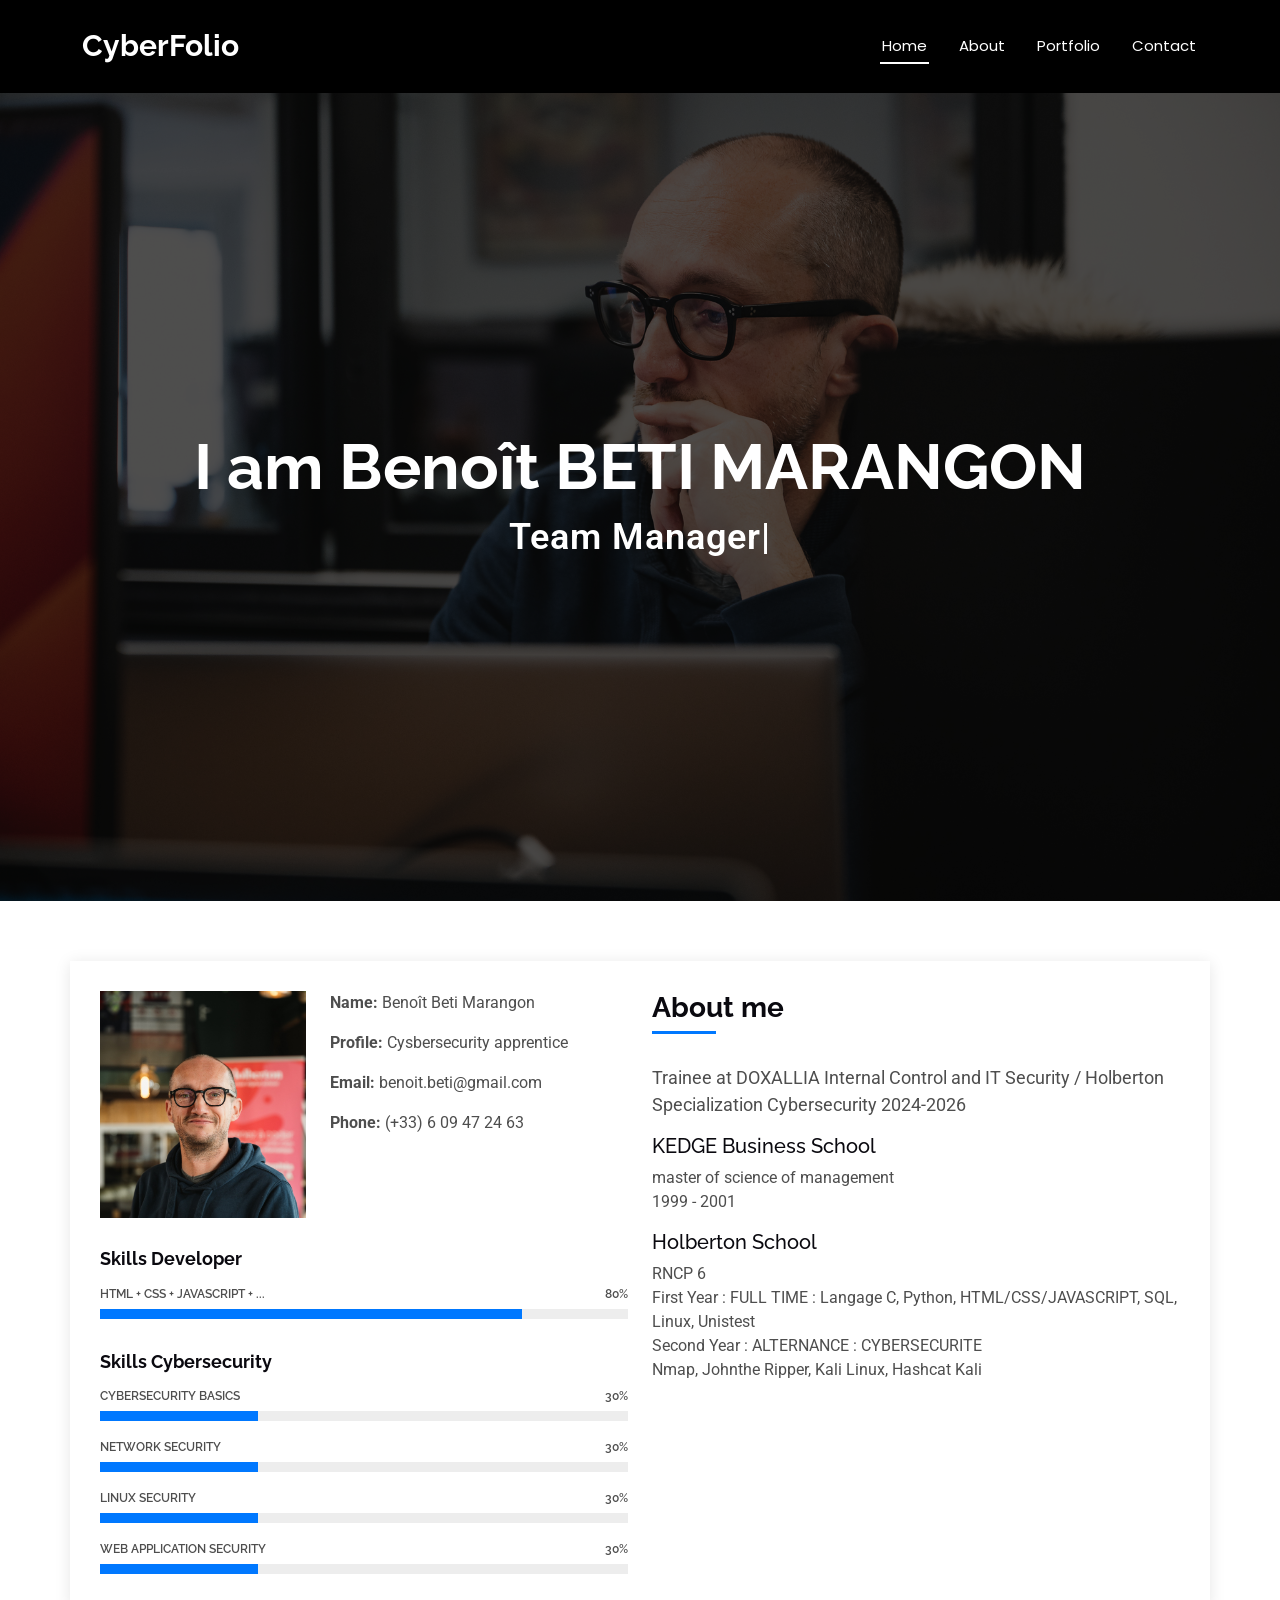
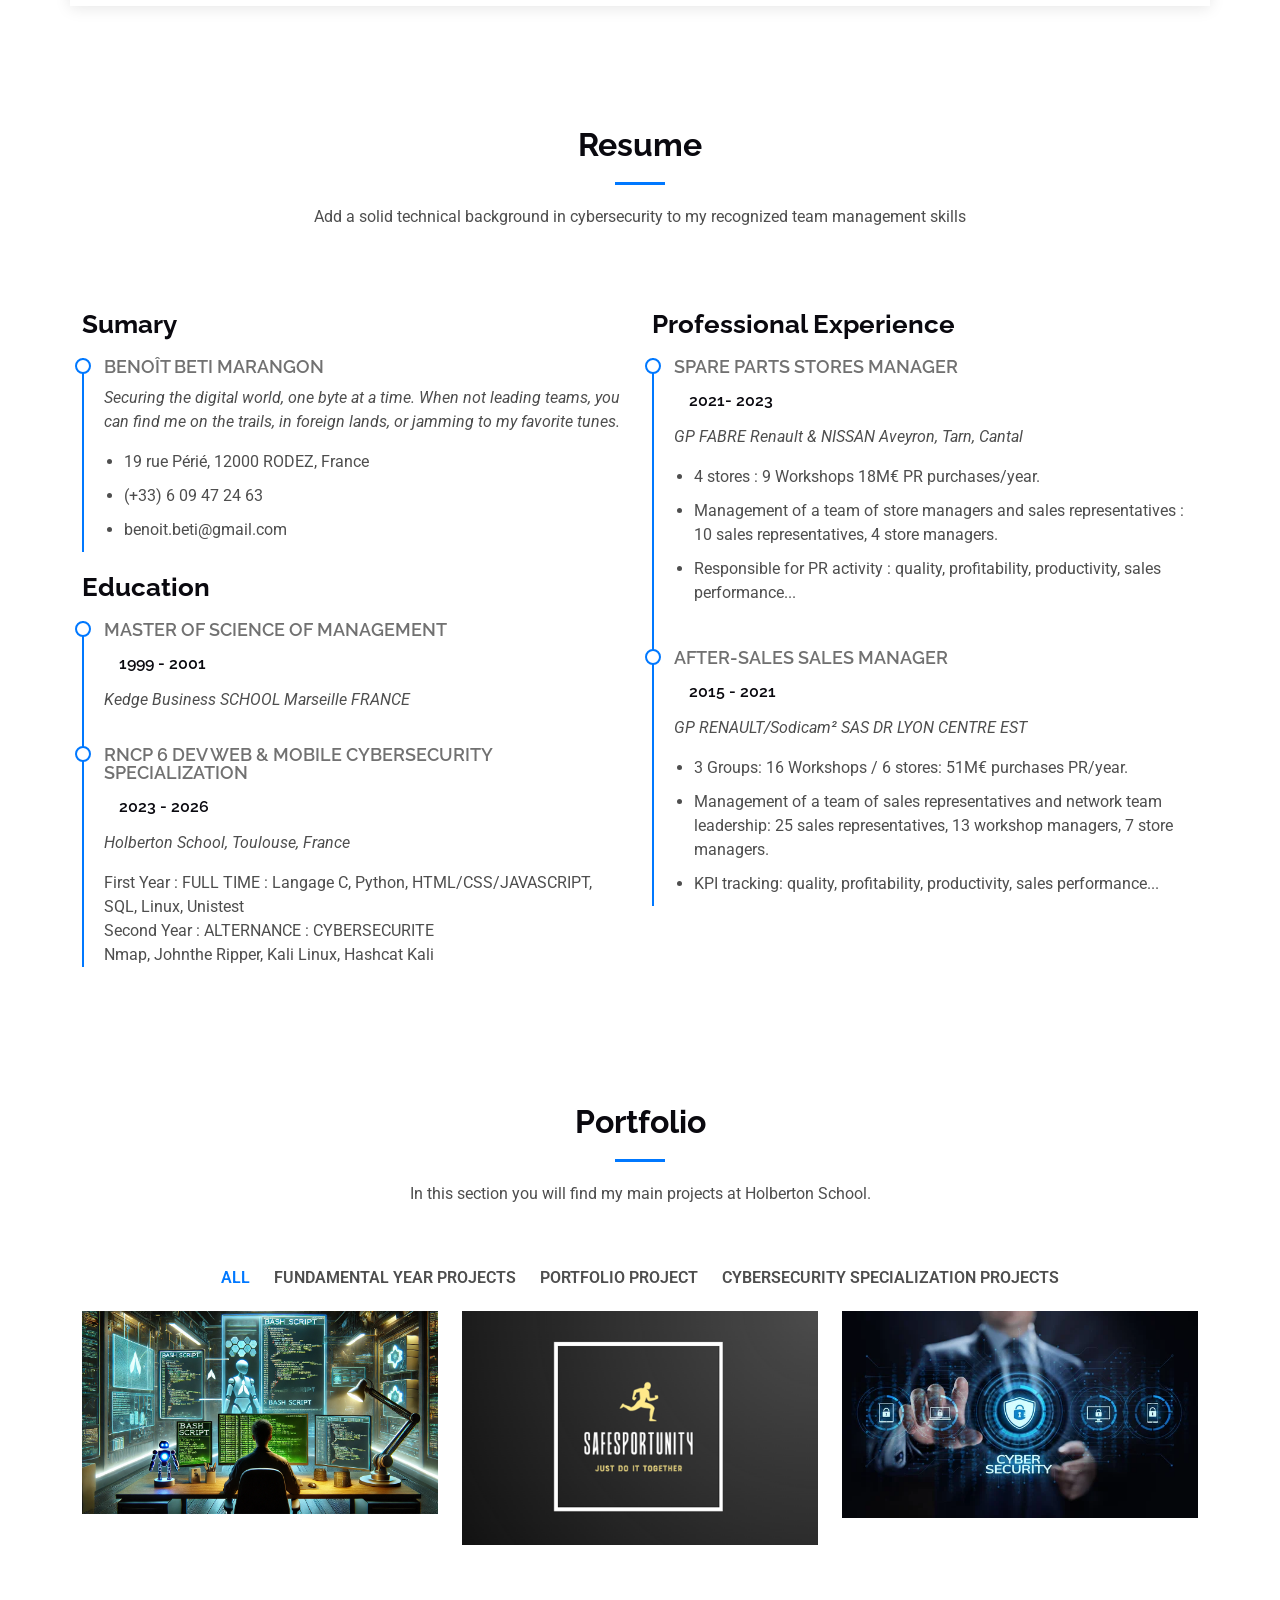
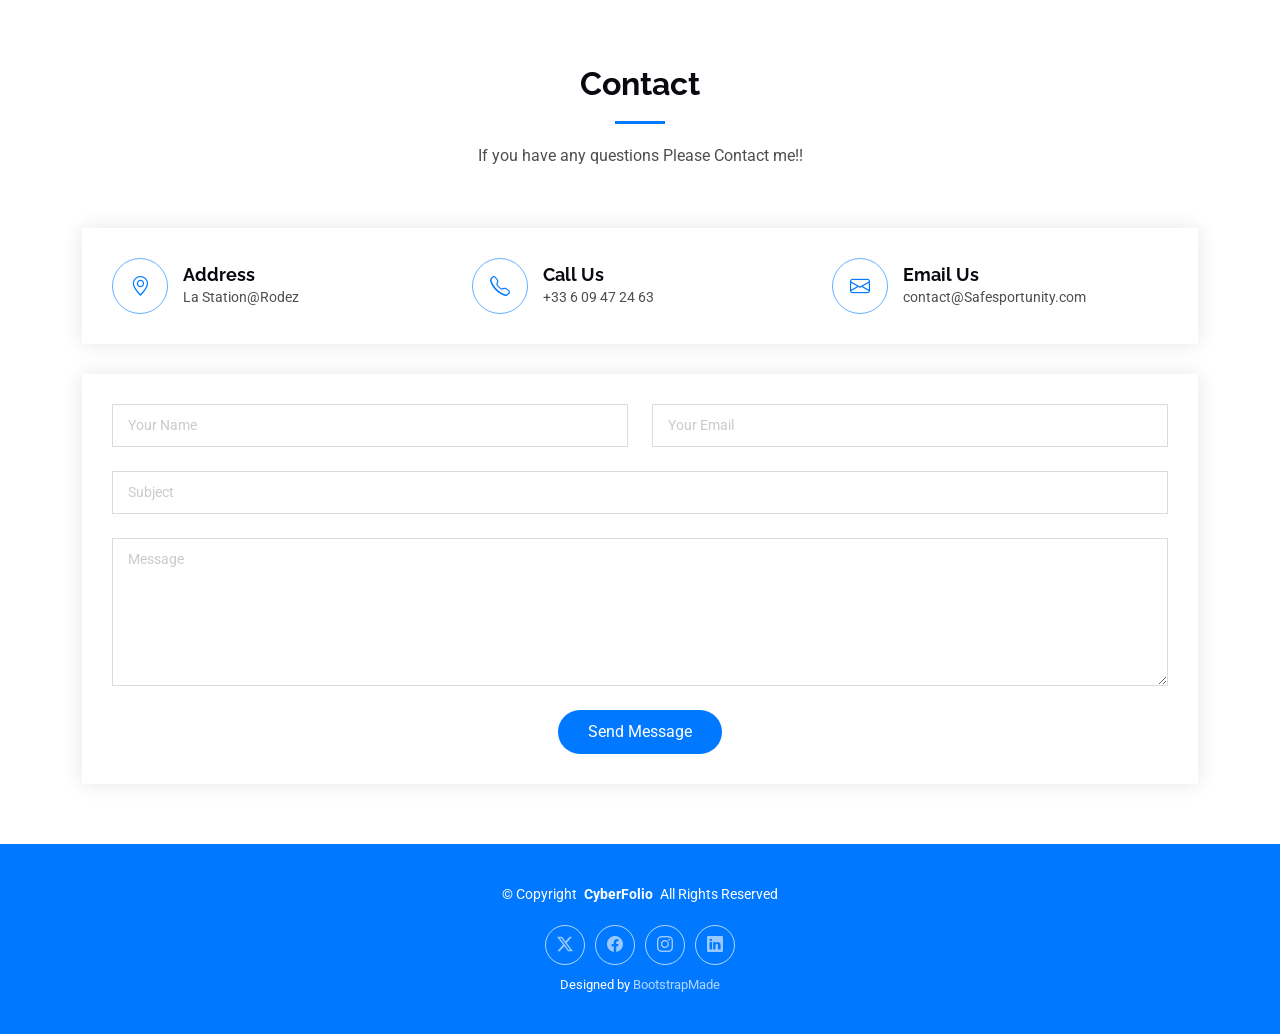
==== commit b12f6aa8: "personnal website" ====
--- a/personnal website/DevFolio/index.html
+++ b/personnal website/DevFolio/index.html
@@ -145,12 +145,13 @@
                 Trainee at DOXALLIA Internal Control and IT Security / Holberton Specialization Cybersecurity 2024-2026
               </p>
               <p>
-                KEDGE Business School </br>
+                <h5>KEDGE Business School</h5>
                 master of science of management </br>
                 1999 - 2001
               </p>
+            </b>
               <p>
-                Holberton School </br>
+                <h5>Holberton School</h5>
                 RNCP 6 </br>
                 First Year : FULL TIME : Langage C, Python, HTML/CSS/JAVASCRIPT, SQL, Linux, Unistest </br>
                 Second Year : ALTERNANCE : CYBERSECURITE </br>
@@ -276,120 +277,37 @@
               <div class="portfolio-info">
                 <h4>Holberton Higher Level Programming</h4>
                 <p>A high-level language (HLL) is a kind of programming language that aims to make computer programming easier to understand.”</p>
-                <a href="assets/img/portfolio/fondamentaux.png" title="Holberton Higher Level Programming" data-gallery="portfolio-gallery-app" class="glightbox preview-link"><i class="bi bi-zoom-in"></i></a>
-                <a href="portfolio-details.html" title="More Details" class="details-link"><i class="bi bi-link-45deg"></i></a>
+                <a href="assets/img/portfolio/fondamentaux.png" title="https://www.holbertonschool.com/programs" data-gallery="fundamental projects" class="glightbox preview-link"><i class="bi bi-zoom-in"></i></a>
+                <a href="https://github.com/BenBet21/holbertonschool-higher_level_programming.git" title="More Details" class="details-link"><i class="bi bi-link-45deg"></i></a>
               </div>
             </div><!-- End Portfolio Item -->
 
             <div class="col-lg-4 col-md-6 portfolio-item isotope-item filter-product">
-              <img src="assets/img/portfolio/product-1.jpg" class="img-fluid" alt="">
+              <img src="assets/img/portfolio/logo_safesportunity.png" class="img-fluid" alt="">
               <div class="portfolio-info">
-                <h4>Product 1</h4>
-                <p>Lorem ipsum, dolor sit amet consectetur</p>
-                <a href="assets/img/portfolio/product-1.jpg" title="Product 1" data-gallery="portfolio-gallery-product" class="glightbox preview-link"><i class="bi bi-zoom-in"></i></a>
-                <a href="portfolio-details.html" title="More Details" class="details-link"><i class="bi bi-link-45deg"></i></a>
+                <h4>Safesportunity</h4>
+                <p>Our project is driven by our shared passion for endurance sports.
+
+                  In our daily training, we often faced two challenges:
+                  
+                  which exercises to practice to gradually reach our goals, and how to easily connect with people around us who, like us, want to train together.
+                  Endurance sports are tough! And everyone will tell you: having a training partner changes everything!</p>
+                <a href="assets/img/portfolio/logo_safesportunity.png" title="Safesportunity" data-gallery="portfolio project" class="glightbox preview-link"><i class="bi bi-zoom-in"></i></a>
+                <a href="landing_page_safesportunity.html" title="More Details" class="details-link"><i class="bi bi-link-45deg"></i></a>
               </div>
             </div><!-- End Portfolio Item -->
 
             <div class="col-lg-4 col-md-6 portfolio-item isotope-item filter-branding">
-              <img src="assets/img/portfolio/branding-1.jpg" class="img-fluid" alt="">
+              <img src="assets/img/portfolio/cyber.jpg" class="img-fluid" alt="">
               <div class="portfolio-info">
-                <h4>Branding 1</h4>
-                <p>Lorem ipsum, dolor sit amet consectetur</p>
-                <a href="assets/img/portfolio/branding-1.jpg" title="Branding 1" data-gallery="portfolio-gallery-branding" class="glightbox preview-link"><i class="bi bi-zoom-in"></i></a>
-                <a href="portfolio-details.html" title="More Details" class="details-link"><i class="bi bi-link-45deg"></i></a>
+                <h4>Cybersecurity projects</h4>
+                <p>Cybersecurity Specialization Projects</p>
+                <a href="assets/img/portfolio/cyber.jpg" title="Cybersecurity projects" data-gallery="Cybersecurity projects" class="glightbox preview-link"><i class="bi bi-zoom-in"></i></a>
+                <a href="https://github.com/BenBet21/holbertonschool-cyber_security.git" title="More Details" class="details-link"><i class="bi bi-link-45deg"></i></a>
               </div>
             </div><!-- End Portfolio Item -->
 
-            <div class="col-lg-4 col-md-6 portfolio-item isotope-item filter-books">
-              <img src="assets/img/portfolio/books-1.jpg" class="img-fluid" alt="">
-              <div class="portfolio-info">
-                <h4>Books 1</h4>
-                <p>Lorem ipsum, dolor sit amet consectetur</p>
-                <a href="assets/img/portfolio/books-1.jpg" title="Branding 1" data-gallery="portfolio-gallery-book" class="glightbox preview-link"><i class="bi bi-zoom-in"></i></a>
-                <a href="portfolio-details.html" title="More Details" class="details-link"><i class="bi bi-link-45deg"></i></a>
-              </div>
-            </div><!-- End Portfolio Item -->
-
-            <div class="col-lg-4 col-md-6 portfolio-item isotope-item filter-app">
-              <img src="assets/img/portfolio/app-2.jpg" class="img-fluid" alt="">
-              <div class="portfolio-info">
-                <h4>App 2</h4>
-                <p>Lorem ipsum, dolor sit amet consectetur</p>
-                <a href="assets/img/portfolio/app-2.jpg" title="App 2" data-gallery="portfolio-gallery-app" class="glightbox preview-link"><i class="bi bi-zoom-in"></i></a>
-                <a href="portfolio-details.html" title="More Details" class="details-link"><i class="bi bi-link-45deg"></i></a>
-              </div>
-            </div><!-- End Portfolio Item -->
-
-            <div class="col-lg-4 col-md-6 portfolio-item isotope-item filter-product">
-              <img src="assets/img/portfolio/product-2.jpg" class="img-fluid" alt="">
-              <div class="portfolio-info">
-                <h4>Product 2</h4>
-                <p>Lorem ipsum, dolor sit amet consectetur</p>
-                <a href="assets/img/portfolio/product-2.jpg" title="Product 2" data-gallery="portfolio-gallery-product" class="glightbox preview-link"><i class="bi bi-zoom-in"></i></a>
-                <a href="portfolio-details.html" title="More Details" class="details-link"><i class="bi bi-link-45deg"></i></a>
-              </div>
-            </div><!-- End Portfolio Item -->
-
-            <div class="col-lg-4 col-md-6 portfolio-item isotope-item filter-branding">
-              <img src="assets/img/portfolio/branding-2.jpg" class="img-fluid" alt="">
-              <div class="portfolio-info">
-                <h4>Branding 2</h4>
-                <p>Lorem ipsum, dolor sit amet consectetur</p>
-                <a href="assets/img/portfolio/branding-2.jpg" title="Branding 2" data-gallery="portfolio-gallery-branding" class="glightbox preview-link"><i class="bi bi-zoom-in"></i></a>
-                <a href="portfolio-details.html" title="More Details" class="details-link"><i class="bi bi-link-45deg"></i></a>
-              </div>
-            </div><!-- End Portfolio Item -->
-
-            <div class="col-lg-4 col-md-6 portfolio-item isotope-item filter-books">
-              <img src="assets/img/portfolio/books-2.jpg" class="img-fluid" alt="">
-              <div class="portfolio-info">
-                <h4>Books 2</h4>
-                <p>Lorem ipsum, dolor sit amet consectetur</p>
-                <a href="assets/img/portfolio/books-2.jpg" title="Branding 2" data-gallery="portfolio-gallery-book" class="glightbox preview-link"><i class="bi bi-zoom-in"></i></a>
-                <a href="portfolio-details.html" title="More Details" class="details-link"><i class="bi bi-link-45deg"></i></a>
-              </div>
-            </div><!-- End Portfolio Item -->
-
-            <div class="col-lg-4 col-md-6 portfolio-item isotope-item filter-app">
-              <img src="assets/img/portfolio/app-3.jpg" class="img-fluid" alt="">
-              <div class="portfolio-info">
-                <h4>App 3</h4>
-                <p>Lorem ipsum, dolor sit amet consectetur</p>
-                <a href="assets/img/portfolio/app-3.jpg" title="App 3" data-gallery="portfolio-gallery-app" class="glightbox preview-link"><i class="bi bi-zoom-in"></i></a>
-                <a href="portfolio-details.html" title="More Details" class="details-link"><i class="bi bi-link-45deg"></i></a>
-              </div>
-            </div><!-- End Portfolio Item -->
-
-            <div class="col-lg-4 col-md-6 portfolio-item isotope-item filter-product">
-              <img src="assets/img/portfolio/product-3.jpg" class="img-fluid" alt="">
-              <div class="portfolio-info">
-                <h4>Product 3</h4>
-                <p>Lorem ipsum, dolor sit amet consectetur</p>
-                <a href="assets/img/portfolio/product-3.jpg" title="Product 3" data-gallery="portfolio-gallery-product" class="glightbox preview-link"><i class="bi bi-zoom-in"></i></a>
-                <a href="portfolio-details.html" title="More Details" class="details-link"><i class="bi bi-link-45deg"></i></a>
-              </div>
-            </div><!-- End Portfolio Item -->
-
-            <div class="col-lg-4 col-md-6 portfolio-item isotope-item filter-branding">
-              <img src="assets/img/portfolio/branding-3.jpg" class="img-fluid" alt="">
-              <div class="portfolio-info">
-                <h4>Branding 3</h4>
-                <p>Lorem ipsum, dolor sit amet consectetur</p>
-                <a href="assets/img/portfolio/branding-3.jpg" title="Branding 2" data-gallery="portfolio-gallery-branding" class="glightbox preview-link"><i class="bi bi-zoom-in"></i></a>
-                <a href="portfolio-details.html" title="More Details" class="details-link"><i class="bi bi-link-45deg"></i></a>
-              </div>
-            </div><!-- End Portfolio Item -->
-
-            <div class="col-lg-4 col-md-6 portfolio-item isotope-item filter-books">
-              <img src="assets/img/portfolio/books-3.jpg" class="img-fluid" alt="">
-              <div class="portfolio-info">
-                <h4>Books 3</h4>
-                <p>Lorem ipsum, dolor sit amet consectetur</p>
-                <a href="assets/img/portfolio/books-3.jpg" title="Branding 3" data-gallery="portfolio-gallery-book" class="glightbox preview-link"><i class="bi bi-zoom-in"></i></a>
-                <a href="portfolio-details.html" title="More Details" class="details-link"><i class="bi bi-link-45deg"></i></a>
-              </div>
-            </div><!-- End Portfolio Item -->
+            
 
           </div><!-- End Portfolio Container -->
 
@@ -399,255 +317,14 @@
 
     </section><!-- /Portfolio Section -->
 
-    <!-- Pricing Section -->
-    <section id="pricing" class="pricing section">
-
-      <!-- Section Title -->
-      <div class="container section-title" data-aos="fade-up">
-        <h2>Pricing</h2>
-        <p>Necessitatibus eius consequatur ex aliquid fuga eum quidem sint consectetur velit</p>
-      </div><!-- End Section Title -->
-
-      <div class="container" data-aos="fade-up" data-aos-delay="100">
-
-        <div class="row gy-4 gx-lg-5">
-
-          <div class="col-lg-6">
-            <div class="pricing-item d-flex justify-content-between">
-              <h3>Portrait Photography</h3>
-              <h4>$160.00</h4>
-            </div>
-          </div><!-- End Pricing Item -->
-
-          <div class="col-lg-6">
-            <div class="pricing-item d-flex justify-content-between">
-              <h3>Fashion Photography</h3>
-              <h4>$300.00</h4>
-            </div>
-          </div><!-- End Pricing Item -->
-
-          <div class="col-lg-6">
-            <div class="pricing-item d-flex justify-content-between">
-              <h3>Sports Photography</h3>
-              <h4>$200.00</h4>
-            </div>
-          </div><!-- End Pricing Item -->
-
-          <div class="col-lg-6">
-            <div class="pricing-item d-flex justify-content-between">
-              <h3>Still Life Photography</h3>
-              <h4>$120.00</h4>
-            </div>
-          </div><!-- End Pricing Item -->
-
-          <div class="col-lg-6">
-            <div class="pricing-item d-flex justify-content-between">
-              <h3>Wedding Photography</h3>
-              <h4>$500.00</h4>
-            </div>
-          </div><!-- End Pricing Item -->
-
-          <div class="col-lg-6">
-            <div class="pricing-item d-flex justify-content-between">
-              <h3>Photojournalism</h3>
-              <h4>$200.00</h4>
-            </div>
-          </div><!-- End Pricing Item -->
-
-        </div>
-
-      </div>
-
-    </section><!-- /Pricing Section -->
-
-    <!-- Faq Section -->
-    <section id="faq" class="faq section">
-
-      <div class="container">
-
-        <div class="row gy-4">
-
-          <div class="col-lg-4" data-aos="fade-up" data-aos-delay="100">
-            <div class="content px-xl-5">
-              <h3><span>Frequently Asked </span><strong>Questions</strong></h3>
-              <p>
-                Lorem ipsum dolor sit amet, consectetur adipiscing elit, sed do eiusmod tempor incididunt ut labore et dolore magna aliqua. Duis aute irure dolor in reprehenderit
-              </p>
-            </div>
-          </div>
-
-          <div class="col-lg-8" data-aos="fade-up" data-aos-delay="200">
-
-            <div class="faq-container">
-              <div class="faq-item faq-active">
-                <h3><span class="num">1.</span> <span>Non consectetur a erat nam at lectus urna duis?</span></h3>
-                <div class="faq-content">
-                  <p>Feugiat pretium nibh ipsum consequat. Tempus iaculis urna id volutpat lacus laoreet non curabitur gravida. Venenatis lectus magna fringilla urna porttitor rhoncus dolor purus non.</p>
-                </div>
-                <i class="faq-toggle bi bi-chevron-right"></i>
-              </div><!-- End Faq item-->
-
-              <div class="faq-item">
-                <h3><span class="num">2.</span> <span>Feugiat scelerisque varius morbi enim nunc faucibus a pellentesque?</span></h3>
-                <div class="faq-content">
-                  <p>Dolor sit amet consectetur adipiscing elit pellentesque habitant morbi. Id interdum velit laoreet id donec ultrices. Fringilla phasellus faucibus scelerisque eleifend donec pretium. Est pellentesque elit ullamcorper dignissim. Mauris ultrices eros in cursus turpis massa tincidunt dui.</p>
-                </div>
-                <i class="faq-toggle bi bi-chevron-right"></i>
-              </div><!-- End Faq item-->
-
-              <div class="faq-item">
-                <h3><span class="num">3.</span> <span>Dolor sit amet consectetur adipiscing elit pellentesque?</span></h3>
-                <div class="faq-content">
-                  <p>Eleifend mi in nulla posuere sollicitudin aliquam ultrices sagittis orci. Faucibus pulvinar elementum integer enim. Sem nulla pharetra diam sit amet nisl suscipit. Rutrum tellus pellentesque eu tincidunt. Lectus urna duis convallis convallis tellus. Urna molestie at elementum eu facilisis sed odio morbi quis</p>
-                </div>
-                <i class="faq-toggle bi bi-chevron-right"></i>
-              </div><!-- End Faq item-->
-
-              <div class="faq-item">
-                <h3><span class="num">4.</span> <span>Ac odio tempor orci dapibus. Aliquam eleifend mi in nulla?</span></h3>
-                <div class="faq-content">
-                  <p>Dolor sit amet consectetur adipiscing elit pellentesque habitant morbi. Id interdum velit laoreet id donec ultrices. Fringilla phasellus faucibus scelerisque eleifend donec pretium. Est pellentesque elit ullamcorper dignissim. Mauris ultrices eros in cursus turpis massa tincidunt dui.</p>
-                </div>
-                <i class="faq-toggle bi bi-chevron-right"></i>
-              </div><!-- End Faq item-->
-
-              <div class="faq-item">
-                <h3><span class="num">5.</span> <span>Tempus quam pellentesque nec nam aliquam sem et tortor consequat?</span></h3>
-                <div class="faq-content">
-                  <p>Molestie a iaculis at erat pellentesque adipiscing commodo. Dignissim suspendisse in est ante in. Nunc vel risus commodo viverra maecenas accumsan. Sit amet nisl suscipit adipiscing bibendum est. Purus gravida quis blandit turpis cursus in</p>
-                </div>
-                <i class="faq-toggle bi bi-chevron-right"></i>
-              </div><!-- End Faq item-->
-
-            </div>
-
-          </div>
-        </div>
-
-      </div>
-
-    </section><!-- /Faq Section -->
-
-    <!-- Testimonials Section -->
-    <section id="testimonials" class="testimonials section accent-background">
-
-      <img src="assets/img/testimonials-bg.jpg" class="testimonials-bg" alt="">
-
-      <div class="container" data-aos="fade-up" data-aos-delay="100">
-
-        <div class="swiper init-swiper">
-          <script type="application/json" class="swiper-config">
-            {
-              "loop": true,
-              "speed": 600,
-              "autoplay": {
-                "delay": 5000
-              },
-              "slidesPerView": "auto",
-              "pagination": {
-                "el": ".swiper-pagination",
-                "type": "bullets",
-                "clickable": true
-              }
-            }
-          </script>
-          <div class="swiper-wrapper">
-
-            <div class="swiper-slide">
-              <div class="testimonial-item">
-                <img src="assets/img/testimonials/testimonials-1.jpg" class="testimonial-img" alt="">
-                <h3>Saul Goodman</h3>
-                <h4>Ceo &amp; Founder</h4>
-                <div class="stars">
-                  <i class="bi bi-star-fill"></i><i class="bi bi-star-fill"></i><i class="bi bi-star-fill"></i><i class="bi bi-star-fill"></i><i class="bi bi-star-fill"></i>
-                </div>
-                <p>
-                  <i class="bi bi-quote quote-icon-left"></i>
-                  <span>Proin iaculis purus consequat sem cure digni ssim donec porttitora entum suscipit rhoncus. Accusantium quam, ultricies eget id, aliquam eget nibh et. Maecen aliquam, risus at semper.</span>
-                  <i class="bi bi-quote quote-icon-right"></i>
-                </p>
-              </div>
-            </div><!-- End testimonial item -->
-
-            <div class="swiper-slide">
-              <div class="testimonial-item">
-                <img src="assets/img/testimonials/testimonials-2.jpg" class="testimonial-img" alt="">
-                <h3>Sara Wilsson</h3>
-                <h4>Designer</h4>
-                <div class="stars">
-                  <i class="bi bi-star-fill"></i><i class="bi bi-star-fill"></i><i class="bi bi-star-fill"></i><i class="bi bi-star-fill"></i><i class="bi bi-star-fill"></i>
-                </div>
-                <p>
-                  <i class="bi bi-quote quote-icon-left"></i>
-                  <span>Export tempor illum tamen malis malis eram quae irure esse labore quem cillum quid cillum eram malis quorum velit fore eram velit sunt aliqua noster fugiat irure amet legam anim culpa.</span>
-                  <i class="bi bi-quote quote-icon-right"></i>
-                </p>
-              </div>
-            </div><!-- End testimonial item -->
-
-            <div class="swiper-slide">
-              <div class="testimonial-item">
-                <img src="assets/img/testimonials/testimonials-3.jpg" class="testimonial-img" alt="">
-                <h3>Jena Karlis</h3>
-                <h4>Store Owner</h4>
-                <div class="stars">
-                  <i class="bi bi-star-fill"></i><i class="bi bi-star-fill"></i><i class="bi bi-star-fill"></i><i class="bi bi-star-fill"></i><i class="bi bi-star-fill"></i>
-                </div>
-                <p>
-                  <i class="bi bi-quote quote-icon-left"></i>
-                  <span>Enim nisi quem export duis labore cillum quae magna enim sint quorum nulla quem veniam duis minim tempor labore quem eram duis noster aute amet eram fore quis sint minim.</span>
-                  <i class="bi bi-quote quote-icon-right"></i>
-                </p>
-              </div>
-            </div><!-- End testimonial item -->
-
-            <div class="swiper-slide">
-              <div class="testimonial-item">
-                <img src="assets/img/testimonials/testimonials-4.jpg" class="testimonial-img" alt="">
-                <h3>Matt Brandon</h3>
-                <h4>Freelancer</h4>
-                <div class="stars">
-                  <i class="bi bi-star-fill"></i><i class="bi bi-star-fill"></i><i class="bi bi-star-fill"></i><i class="bi bi-star-fill"></i><i class="bi bi-star-fill"></i>
-                </div>
-                <p>
-                  <i class="bi bi-quote quote-icon-left"></i>
-                  <span>Fugiat enim eram quae cillum dolore dolor amet nulla culpa multos export minim fugiat minim velit minim dolor enim duis veniam ipsum anim magna sunt elit fore quem dolore labore illum veniam.</span>
-                  <i class="bi bi-quote quote-icon-right"></i>
-                </p>
-              </div>
-            </div><!-- End testimonial item -->
-
-            <div class="swiper-slide">
-              <div class="testimonial-item">
-                <img src="assets/img/testimonials/testimonials-5.jpg" class="testimonial-img" alt="">
-                <h3>John Larson</h3>
-                <h4>Entrepreneur</h4>
-                <div class="stars">
-                  <i class="bi bi-star-fill"></i><i class="bi bi-star-fill"></i><i class="bi bi-star-fill"></i><i class="bi bi-star-fill"></i><i class="bi bi-star-fill"></i>
-                </div>
-                <p>
-                  <i class="bi bi-quote quote-icon-left"></i>
-                  <span>Quis quorum aliqua sint quem legam fore sunt eram irure aliqua veniam tempor noster veniam enim culpa labore duis sunt culpa nulla illum cillum fugiat legam esse veniam culpa fore nisi cillum quid.</span>
-                  <i class="bi bi-quote quote-icon-right"></i>
-                </p>
-              </div>
-            </div><!-- End testimonial item -->
-
-          </div>
-          <div class="swiper-pagination"></div>
-        </div>
-
-      </div>
-
-    </section><!-- /Testimonials Section -->
-
+   
     <!-- Contact Section -->
     <section id="contact" class="contact section">
 
       <!-- Section Title -->
       <div class="container section-title" data-aos="fade-up">
         <h2>Contact</h2>
-        <p>Necessitatibus eius consequatur ex aliquid fuga eum quidem sint consectetur velit</p>
+        <p>If you have any questions Please Contact me!!</p>
       </div><!-- End Section Title -->
 
       <div class="container" data-aos="fade-up" data-aos-delay="100">
@@ -660,7 +337,7 @@
                 <i class="bi bi-geo-alt flex-shrink-0"></i>
                 <div>
                   <h3>Address</h3>
-                  <p>A108 Adam Street, New York, NY 535022</p>
+                  <p>La Station@Rodez</p>
                 </div>
               </div>
             </div><!-- End Info Item -->
@@ -670,7 +347,7 @@
                 <i class="bi bi-telephone flex-shrink-0"></i>
                 <div>
                   <h3>Call Us</h3>
-                  <p>+1 5589 55488 55</p>
+                  <p>+33 6 09 47 24 63</p>
                 </div>
               </div>
             </div><!-- End Info Item -->
@@ -680,7 +357,7 @@
                 <i class="bi bi-envelope flex-shrink-0"></i>
                 <div>
                   <h3>Email Us</h3>
-                  <p>info@example.com</p>
+                  <p>contact@Safesportunity.com</p>
                 </div>
               </div>
             </div><!-- End Info Item -->
@@ -728,7 +405,7 @@
 
     <div class="container">
       <div class="copyright text-center ">
-        <p>© <span>Copyright</span> <strong class="px-1 sitename">DevFolio</strong> <span>All Rights Reserved</span></p>
+        <p>© <span>Copyright</span> <strong class="px-1 sitename">CyberFolio</strong> <span>All Rights Reserved</span></p>
       </div>
       <div class="social-links d-flex justify-content-center">
         <a href=""><i class="bi bi-twitter-x"></i></a>
